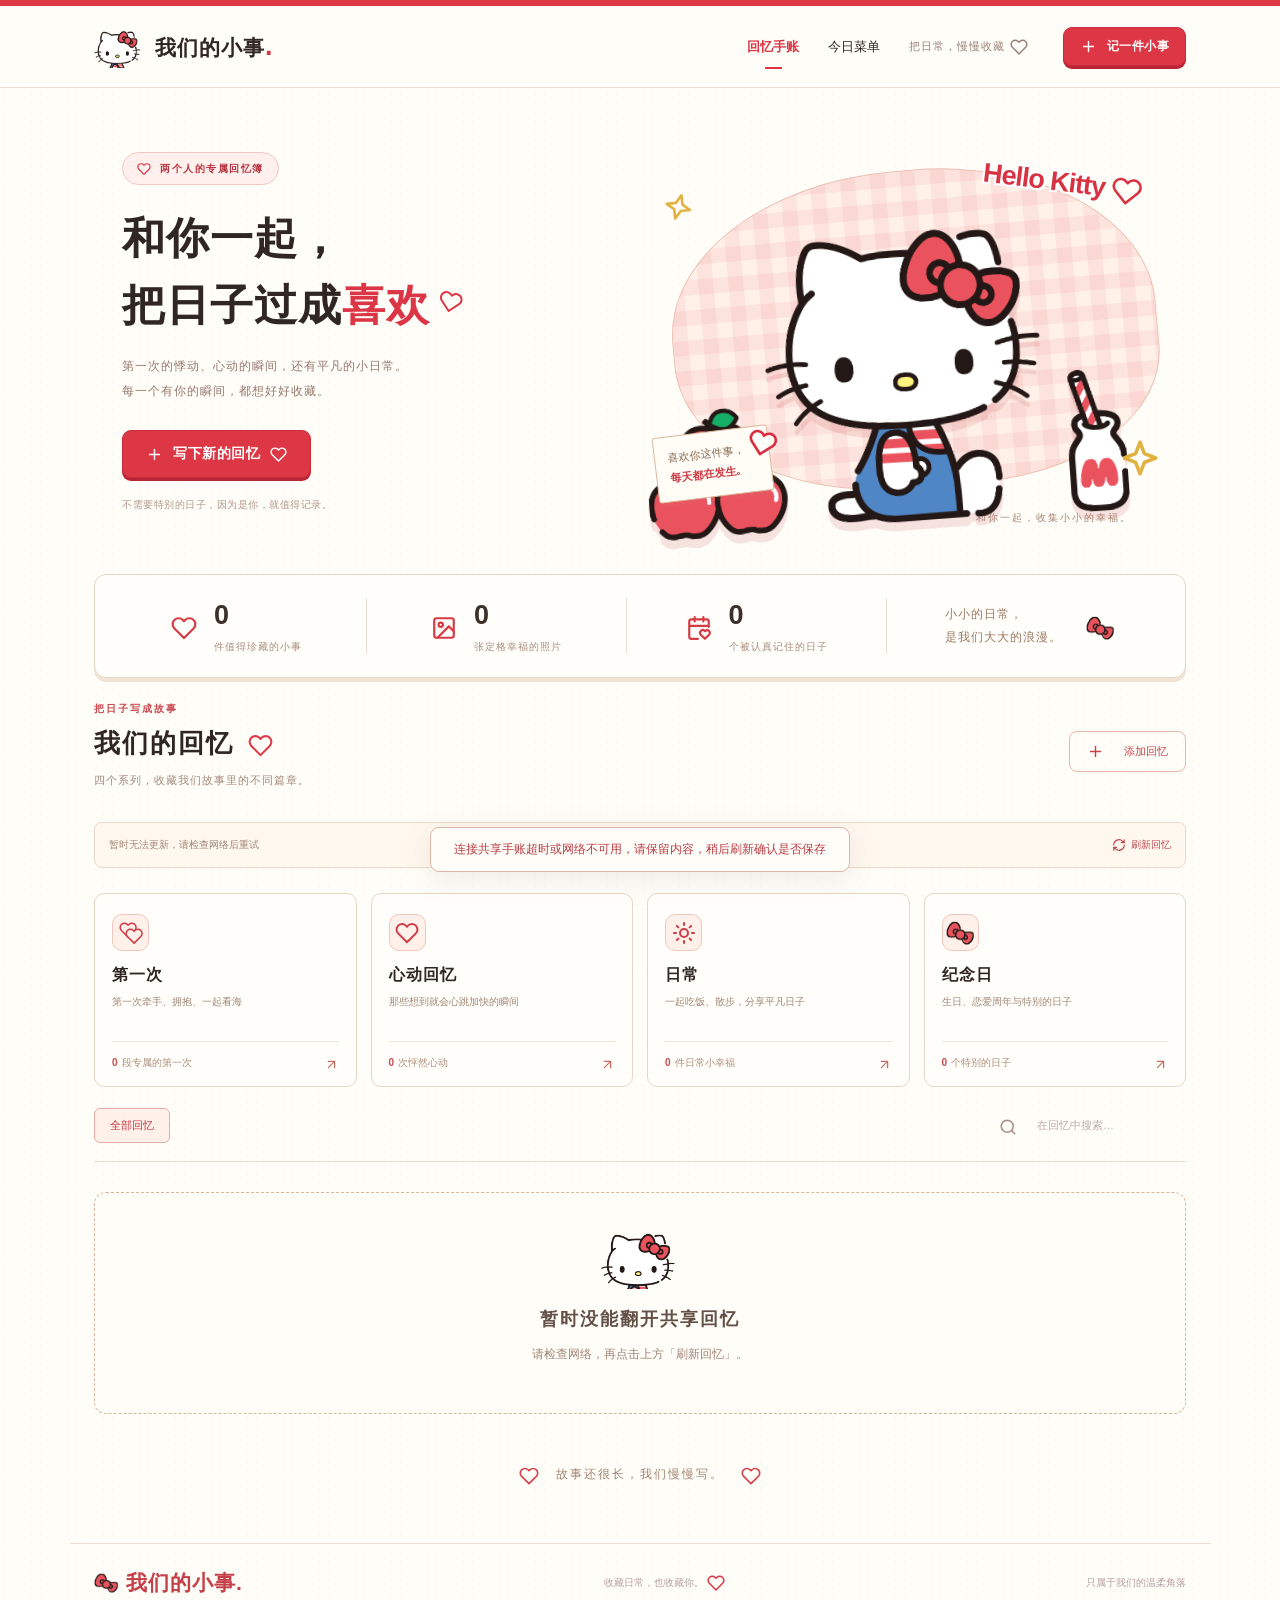
==== index.html @ 2ffe3741 "为菜单分类添加统一线条图标" ====
<!doctype html>
<html lang="zh-CN">
<head><meta charset="UTF-8"><meta name="viewport" content="width=device-width,initial-scale=1"><meta name="theme-color" content="#fffdf8"><title>我们的小事 · 恋爱手账</title><link rel="stylesheet" href="style.css?v=menu-20261028-category-icons"></head>
<body>
<svg class="svg-defs" xmlns="http://www.w3.org/2000/svg"><defs><symbol id="kitty" viewBox="240 0 550 367"><image href="hello-kitty.png" width="1004" height="560"/></symbol><symbol id="icon-heart" viewBox="0 0 24 24"><path d="M20.84 4.61a5.5 5.5 0 0 0-7.78 0L12 5.67l-1.06-1.06a5.5 5.5 0 0 0-7.78 7.78L12 21.23l8.84-8.84a5.5 5.5 0 0 0 0-7.78Z"/></symbol><symbol id="icon-sun" viewBox="0 0 24 24"><circle cx="12" cy="12" r="4"/><path d="M12 2v2m0 16v2M2 12h2m16 0h2M4.93 4.93l1.42 1.42m11.3 11.3 1.42 1.42M4.93 19.07l1.42-1.42m11.3-11.3 1.42-1.42"/></symbol><symbol id="icon-image" viewBox="0 0 24 24"><rect width="18" height="18" x="3" y="3" rx="2"/><circle cx="9" cy="9" r="2"/><path d="m21 15-4.5-4.5L6 21"/></symbol><symbol id="icon-calendar-heart" viewBox="0 0 24 24"><path d="M8 2v4m8-4v4M3 10h18m-10 12H5a2 2 0 0 1-2-2V6a2 2 0 0 1 2-2h14a2 2 0 0 1 2 2v5"/><path d="M21.29 14.7a2.5 2.5 0 0 0-3.54 0l-.25.25-.25-.25a2.5 2.5 0 0 0-3.54 3.54L17.5 22l3.79-3.76a2.5 2.5 0 0 0 0-3.54Z"/></symbol><symbol id="icon-plus" viewBox="0 0 24 24"><path d="M12 5v14M5 12h14"/></symbol><symbol id="icon-search" viewBox="0 0 24 24"><circle cx="11" cy="11" r="8"/><path d="m21 21-4.3-4.3"/></symbol><symbol id="icon-refresh" viewBox="0 0 24 24"><path d="M3 12a9 9 0 0 1 15.36-6.36L21 8M21 3v5h-5M21 12a9 9 0 0 1-15.36 6.36L3 16M3 21v-5h5"/></symbol><symbol id="icon-x" viewBox="0 0 24 24"><path d="m18 6-12 12M6 6l12 12"/></symbol><symbol id="icon-map-pin" viewBox="0 0 24 24"><path d="M20 10c0 5-8 12-8 12S4 15 4 10a8 8 0 1 1 16 0Z"/><circle cx="12" cy="10" r="3"/></symbol><symbol id="icon-arrow-up-right" viewBox="0 0 24 24"><path d="M7 17 17 7M7 7h10v10"/></symbol><symbol id="icon-sparkles" viewBox="0 0 24 24"><path d="m12 3 2.5 6.5L21 12l-6.5 2.5L12 21l-2.5-6.5L3 12l6.5-2.5L12 3Z"/></symbol><symbol id="icon-hearts" viewBox="0 0 24 24"><g transform="translate(0 0) scale(.76)"><path d="M20.84 4.61a5.5 5.5 0 0 0-7.78 0L12 5.67l-1.06-1.06a5.5 5.5 0 0 0-7.78 7.78L12 21.23l8.84-8.84a5.5 5.5 0 0 0 0-7.78Z"/></g><g transform="translate(6 6) scale(.76)" class="heart-front"><path d="M20.84 4.61a5.5 5.5 0 0 0-7.78 0L12 5.67l-1.06-1.06a5.5 5.5 0 0 0-7.78 7.78L12 21.23l8.84-8.84a5.5 5.5 0 0 0 0-7.78Z"/></g></symbol><symbol id="icon-utensils" viewBox="0 0 24 24"><path d="M4 3v5a3 3 0 0 0 6 0V3M7 3v18M20 21V3c-4 0-5 5-5 8h5"/></symbol><symbol id="icon-drink" viewBox="0 0 24 24"><path d="M5 7h14l-2 14H7L5 7Zm7 0V3l5-2M6 12h12"/></symbol><symbol id="icon-minus" viewBox="0 0 24 24"><path d="M5 12h14"/></symbol><symbol id="icon-star" viewBox="0 0 24 24"><path d="m12 3 2.78 5.64 6.22.91-4.5 4.38 1.06 6.2L12 17.2l-5.56 2.93 1.06-6.2L3 9.55l6.22-.91L12 3Z"/></symbol></defs></svg>
<header class="topbar"><a href="#" class="brand"><svg><use href="#kitty"/></svg><span>我们的小事<span class="brand-dot">.</span></span></a><nav><a class="nav-active" href="#memories" data-page-link="memories">回忆手账</a><a href="#menu" data-page-link="menu">今日菜单</a><a href="#memories" class="nav-subtitle">把日常，慢慢收藏 <svg class="icon " aria-hidden="true" focusable="false"><use href="#icon-heart"/></svg></a></nav><button class="primary small" id="top-add"><svg class="icon " aria-hidden="true" focusable="false"><use href="#icon-plus"/></svg> 记一件小事</button></header>
<main><div id="memories-page">
<section class="hero"><div class="hero-copy"><div class="eyebrow"><span class="mini-bow"><svg class="icon " aria-hidden="true" focusable="false"><use href="#icon-heart"/></svg></span> 两个人的专属回忆簿</div><h1>和你一起，<br>把日子过成<span class="pink">喜欢</span><span class="title-flower"><svg class="icon " aria-hidden="true" focusable="false"><use href="#icon-heart"/></svg></span></h1><p>第一次的悸动、心动的瞬间，还有平凡的小日常。<br>每一个有你的瞬间，都想好好收藏。</p><button id="hero-add" class="primary"><svg class="icon " aria-hidden="true" focusable="false"><use href="#icon-plus"/></svg> 写下新的回忆 <span><svg class="icon " aria-hidden="true" focusable="false"><use href="#icon-heart"/></svg></span></button><div class="hero-note">不需要特别的日子，因为是你，就值得记录。</div></div><div class="hero-art" aria-hidden="true"><div class="kitty-checker"></div><span class="kitty-label">Hello Kitty <span><svg class="icon " aria-hidden="true" focusable="false"><use href="#icon-heart"/></svg></span></span><span class="kitty-star star-left"><svg class="icon " aria-hidden="true" focusable="false"><use href="#icon-sparkles"/></svg></span><img class="classic-kitty" src="hello-kitty.png" alt=""><span class="kitty-star star-right"><svg class="icon " aria-hidden="true" focusable="false"><use href="#icon-sparkles"/></svg></span><div class="kitty-note">喜欢你这件事，<br><b>每天都在发生。</b><span><svg class="icon " aria-hidden="true" focusable="false"><use href="#icon-heart"/></svg></span></div><span class="kitty-caption">和你一起，收集小小的幸福。</span></div></section>
<section class="stats" aria-label="手账统计"><div><span class="stat-icon"><svg class="icon " aria-hidden="true" focusable="false"><use href="#icon-heart"/></svg></span><div><strong id="memory-count">0</strong><span>件值得珍藏的小事</span></div></div><div><span class="stat-icon"><svg class="icon " aria-hidden="true" focusable="false"><use href="#icon-image"/></svg></span><div><strong id="photo-count">0</strong><span>张定格幸福的照片</span></div></div><div><span class="stat-icon"><svg class="icon " aria-hidden="true" focusable="false"><use href="#icon-calendar-heart"/></svg></span><div><strong id="day-count">0</strong><span>个被认真记住的日子</span></div></div><div class="stat-message">小小的日常，<br>是我们大大的浪漫。<span><img class="bow-icon" src="kitty-bow.png" alt="" aria-hidden="true"></span></div></section>
<section id="love-days" class="love-days" aria-label="我们的纪念日" hidden></section>
<section id="memories" class="memory-section"><div class="section-heading"><div><div class="eyebrow">把日子写成故事</div><h2><span id="series-title">我们的回忆</span><span><svg class="icon " aria-hidden="true" focusable="false"><use href="#icon-heart"/></svg></span></h2><p id="series-description">四个系列，收藏我们故事里的不同篇章。</p></div><button id="section-add" class="outline"><svg class="icon " aria-hidden="true" focusable="false"><use href="#icon-plus"/></svg> 添加回忆</button></div><div class="shared-bar"><span id="sync-status" role="status">正在翻开我们的共享回忆…</span><div><button id="sync-refresh" type="button"><svg class="icon " aria-hidden="true" focusable="false"><use href="#icon-refresh"/></svg> 刷新回忆</button></div></div><div id="local-migration" hidden><span id="local-migration-note"></span><button id="publish-local" type="button">发布本机回忆</button></div><div class="filters series-grid" role="group" aria-label="回忆系列">
<button class="series-card" data-filter="第一次" aria-pressed="false"><span class="series-icon"><svg class="icon " aria-hidden="true" focusable="false"><use href="#icon-hearts"/></svg></span><span class="series-name">第一次</span><span class="series-detail">第一次牵手、拥抱、一起看海</span><span class="series-total"><b data-series-count="第一次">0</b> 段专属的第一次 <span><svg class="icon " aria-hidden="true" focusable="false"><use href="#icon-arrow-up-right"/></svg></span></span></button>
<button class="series-card" data-filter="心动回忆" aria-pressed="false"><span class="series-icon"><svg class="icon " aria-hidden="true" focusable="false"><use href="#icon-heart"/></svg></span><span class="series-name">心动回忆</span><span class="series-detail">那些想到就会心跳加快的瞬间</span><span class="series-total"><b data-series-count="心动回忆">0</b> 次怦然心动 <span><svg class="icon " aria-hidden="true" focusable="false"><use href="#icon-arrow-up-right"/></svg></span></span></button>
<button class="series-card" data-filter="日常" aria-pressed="false"><span class="series-icon"><svg class="icon " aria-hidden="true" focusable="false"><use href="#icon-sun"/></svg></span><span class="series-name">日常</span><span class="series-detail">一起吃饭、散步，分享平凡日子</span><span class="series-total"><b data-series-count="日常">0</b> 件日常小幸福 <span><svg class="icon " aria-hidden="true" focusable="false"><use href="#icon-arrow-up-right"/></svg></span></span></button>
<button class="series-card" data-filter="纪念日" aria-pressed="false"><span class="series-icon"><img class="bow-icon" src="kitty-bow.png" alt="" aria-hidden="true"></span><span class="series-name">纪念日</span><span class="series-detail">生日、恋爱周年与特别的日子</span><span class="series-total"><b data-series-count="纪念日">0</b> 个特别的日子 <span><svg class="icon " aria-hidden="true" focusable="false"><use href="#icon-arrow-up-right"/></svg></span></span></button>
</div><div class="filter-bar"><button class="all-series active" data-filter="全部" aria-pressed="true">全部回忆</button><label class="search"><span><svg class="icon " aria-hidden="true" focusable="false"><use href="#icon-search"/></svg></span><input id="search" placeholder="在回忆中搜索…" aria-label="搜索回忆"></label></div><div id="memory-list"></div><div class="bottom-note"><span><svg class="icon " aria-hidden="true" focusable="false"><use href="#icon-heart"/></svg></span> 故事还很长，我们慢慢写。<span><svg class="icon " aria-hidden="true" focusable="false"><use href="#icon-heart"/></svg></span></div></section>
</div>
<section id="menu-page" class="menu-page" aria-labelledby="menu-heading" hidden>
<div class="menu-intro"><div><span class="eyebrow">只接待最喜欢的你</span><h1 id="menu-heading">今天，想吃点<span class="pink">什么？</span></h1><p>你负责点菜，我们一起把这一顿安排好。</p></div><div class="menu-mascot" aria-hidden="true"><svg><use href="#kitty"/></svg><span>我们的小餐厅</span></div></div>
<div class="menu-page-bar" id="menu-page-bar"><div class="menu-tabs" role="group" aria-label="菜单页面"><button type="button" data-menu-view="choose" aria-pressed="true">开始点菜</button><button type="button" data-menu-view="orders" aria-pressed="false">点单记录 <span id="order-pending-count">0</span></button><button type="button" data-menu-view="ranking" aria-pressed="false">心头好榜</button></div><button type="button" id="menu-refresh" class="text-button">刷新菜单</button></div>
<p id="menu-sync" class="menu-sync" role="status"></p>
<div id="menu-choose"><div class="dining-modes" role="group" aria-label="这顿怎么吃"><button type="button" data-dining-mode="home" aria-pressed="true"><svg class="icon" aria-hidden="true"><use href="#icon-utensils"/></svg><span>在家吃<small>从我们的菜谱里选</small></span></button><button type="button" data-dining-mode="outside" aria-pressed="false"><svg class="icon" aria-hidden="true"><use href="#icon-map-pin"/></svg><span>外出吃<small>把想去的餐厅告诉你</small></span></button></div>
<div id="home-dining" class="menu-layout"><div class="dish-area"><div class="menu-section-title"><h2>我们的菜单</h2><div><button type="button" class="text-button" id="dish-manage" aria-pressed="false">管理菜谱</button><button type="button" class="outline small" id="dish-add">添加菜品</button></div></div><div id="dish-categories" class="dish-categories" role="group" aria-label="菜品分类"></div><div id="dish-list" class="dish-list"></div></div>
<aside class="menu-cart" id="menu-cart" aria-labelledby="cart-heading"><div class="cart-heading"><h2 id="cart-heading">这顿想吃</h2><button type="button" class="icon-btn cart-close" id="cart-close" aria-label="收起已选菜单"><svg class="icon" aria-hidden="true"><use href="#icon-x"/></svg></button></div><div id="cart-items"></div><form id="home-order-form"><label>谁来点单<input id="home-who" maxlength="30" required placeholder="你的名字或昵称" autocomplete="nickname"></label><label>口味与小叮嘱<textarea id="home-note" maxlength="500" rows="3" placeholder="比如：少辣，想多加一点醋…"></textarea></label><button type="submit" id="home-submit" class="primary">就吃这些</button></form></aside></div>
<div id="outside-dining" class="outside-dining" hidden><div class="outside-copy"><span class="eyebrow">换个地方，好好吃饭</span><h2>这次，我们出去吃。</h2><p>是惦记很久的小店，<br>还是想和你一起试试的新味道？</p><svg aria-hidden="true"><use href="#kitty"/></svg></div><form id="outside-order-form"><label>谁来点单<input id="outside-who" maxlength="30" required placeholder="你的名字或昵称" autocomplete="nickname"></label><label>想去哪家店<input id="outside-restaurant" maxlength="80" required placeholder="餐厅名字，或想去的地方"></label><label>想吃什么<textarea id="outside-food" maxlength="1800" rows="4" required placeholder="一行写一样，比如：
寿喜锅
草莓气泡水"></textarea></label><label>给对方的小叮嘱<textarea id="outside-note" maxlength="500" rows="2" placeholder="比如：周五下班一起去，记得提前订位。"></textarea></label><p class="menu-form-note">这是我们之间的约饭单，不会向餐厅下单。</p><button type="submit" class="primary" id="outside-submit">这顿想和你一起吃</button></form></div></div>
<div id="menu-ranking" hidden><div class="ranking-heading"><span class="eyebrow">每一颗星，都是偏爱</span><h2>我们的心头好榜</h2><p>按我们的评分排序 · 同分并列</p></div><div id="menu-ranking-list"></div></div>
<div id="menu-orders" hidden><div class="menu-section-title"><h2>我们的点单记录</h2><span>从“想吃”到“吃过啦”</span></div><div class="order-filters" role="group" aria-label="筛选点单"><button type="button" data-order-filter="active" aria-pressed="true">待安排</button><button type="button" data-order-filter="all" aria-pressed="false">全部记录</button></div><div id="order-list"></div></div>
<div class="mobile-cartbar" id="mobile-cartbar" hidden><button type="button" id="cart-open" aria-haspopup="dialog"><svg class="icon" aria-hidden="true"><use href="#icon-utensils"/></svg><span id="cartbar-summary">还没选菜</span></button><button type="button" id="cart-checkout" class="primary">查看点单</button></div>
</section>
</main><footer><a class="brand footer-brand" href="#"><img class="bow-icon" src="kitty-bow.png" alt="" aria-hidden="true"> 我们的小事.</a><span>收藏日常，也收藏你。 <span class="pink"><svg class="icon " aria-hidden="true" focusable="false"><use href="#icon-heart"/></svg></span></span><span>只属于我们的温柔角落</span></footer>
<dialog id="cart-sheet" aria-labelledby="cart-heading"><div id="cart-sheet-slot"></div></dialog><div id="menu-feedback" role="status" aria-live="polite" hidden></div>
<dialog id="dish-editor" aria-labelledby="dish-editor-title"><form id="dish-form"><div class="modal-head"><div><div class="eyebrow">我们的小餐厅</div><h2 id="dish-editor-title">添加一道拿手菜</h2></div><button type="button" class="icon-btn" id="dish-editor-close" aria-label="关闭菜品编辑"><svg class="icon" aria-hidden="true"><use href="#icon-x"/></svg></button></div><label>菜品名字<input id="dish-name" required maxlength="60" placeholder="比如：番茄炒蛋"></label><label>放在哪一页<select id="dish-category"></select></label><label>这道菜的小介绍<textarea id="dish-description" maxlength="500" rows="3" placeholder="可以写口味、做法，或者为什么想做给对方吃。"></textarea></label><label>菜品照片 <span class="optional">（选填）</span><input type="file" id="dish-photo-input" accept="image/jpeg,image/png,image/webp"></label><div class="dish-photo-preview" id="dish-photo-preview" hidden><img id="dish-photo-preview-image" alt="菜品照片预览"><button type="button" class="text-button" id="dish-photo-remove">移除照片</button></div><p id="dish-form-status" class="menu-form-note" role="status"></p><div class="modal-actions"><button type="button" class="outline" id="dish-editor-cancel">先不写了</button><button type="submit" class="primary" id="dish-save">收进菜单</button></div></form></dialog>
<dialog id="memory-detail" aria-labelledby="detail-title"><div id="detail-content"></div></dialog>
<dialog id="editor" aria-labelledby="editor-title"><form id="memory-form"><div class="modal-head"><div><div class="eyebrow">收藏一个心动瞬间</div><h2 id="editor-title">记一件小事 <span class="pink"><svg class="icon " aria-hidden="true" focusable="false"><use href="#icon-heart"/></svg></span></h2></div><button type="button" class="icon-btn" id="editor-close" aria-label="关闭"><svg class="icon " aria-hidden="true" focusable="false"><use href="#icon-x"/></svg></button></div><label>给这段回忆起个名字 <input id="event-title" required maxlength="80" placeholder="比如：第一次一起看海"></label><div class="form-row"><label>发生的日子<input id="event-date" type="date" required></label><label>收进哪个系列<select id="event-category"><option value="第一次">第一次</option><option value="心动回忆">心动回忆</option><option value="日常" selected>日常</option><option value="纪念日">纪念日</option></select></label></div><label>那天的故事<textarea id="event-body" rows="4" maxlength="10000" placeholder="记下当时的心情，还有那些不想忘记的小细节…"></textarea></label><label>在哪里 <span class="optional">（选填）</span><input id="event-place" maxlength="100" placeholder="某个城市，或你们的小小秘密基地"></label><label>把照片也收藏进来 <span class="optional">（最多 12 张）</span><span class="upload-area"><span><svg class="icon " aria-hidden="true" focusable="false"><use href="#icon-plus"/></svg></span> 点击选择照片，留住这一刻<input id="event-photos" type="file" accept="image/jpeg,image/png,image/webp,image/gif" multiple></span></label><div id="photo-preview" class="photo-preview"></div><p class="storage-note">保存后公开到我们的共享手账，两边打开网站就能看见。</p><p id="save-status" class="storage-note" role="status" hidden></p><div class="modal-actions"><button type="button" class="outline" id="editor-cancel">先不写了</button><button type="submit" class="primary" id="save-button">收藏这段回忆 <svg class="icon " aria-hidden="true" focusable="false"><use href="#icon-heart"/></svg></button></div></form></dialog>
<dialog id="viewer" aria-labelledby="viewer-title">
<div class="viewer-toolbar"><h2 id="viewer-title">回忆相册</h2><button class="icon-btn" id="viewer-close" aria-label="关闭相册"><svg class="icon" aria-hidden="true"><use href="#icon-x"/></svg></button></div>
<div class="viewer-controls"><span id="viewer-count" role="status"></span><div class="viewer-modes" role="group" aria-label="照片阅读方式"><button type="button" data-photo-mode="fit" aria-pressed="true">整图</button><button type="button" data-photo-mode="read" aria-pressed="false">长图阅读</button><button type="button" data-photo-mode="zoom" aria-pressed="false">放大</button></div></div>
<div id="viewer-stage" class="viewer-stage" tabindex="0" aria-label="照片区域，可滚动阅读"><img id="viewer-image" alt=""><p id="viewer-error" role="status" hidden>照片暂时无法加载，请切换照片后重试。</p></div>
<div class="viewer-bottom"><button type="button" id="viewer-prev" class="outline">上一张</button><span id="viewer-hint">左右滑动切换照片</span><button type="button" id="viewer-next" class="outline">下一张</button></div>
</dialog><div id="toast" role="status"></div><script type="module" src="app.js?v=menu-20261028-category-icons"></script>
<script type="module" src="menu.js?v=menu-20261028-category-icons"></script>
</body></html>
---- style.css ----
:root{--bg:#fffdf8;--ink:#302623;--muted:#9b837c;--pink:#dc3545;--line:#ecded4;--soft:#fff0ec;--serif:'PingFang SC','Microsoft YaHei',sans-serif}*{box-sizing:border-box}html{scroll-behavior:smooth}body{margin:0;background:var(--bg);color:var(--ink);font:14px -apple-system,BlinkMacSystemFont,'PingFang SC','Microsoft YaHei',sans-serif}button,input,textarea,select{font:inherit}button,a,input,textarea,select{-webkit-tap-highlight-color:transparent}button,a{touch-action:manipulation}button{cursor:pointer}a{color:inherit;text-decoration:none}button{transition:background .2s,transform .2s}button:hover{transform:translateY(-1px)}button:focus-visible,a:focus-visible{outline:3px solid #dca0af;outline-offset:4px}.svg-defs{position:absolute;width:0;height:0;overflow:hidden}.topbar{height:92px;max-width:1220px;margin:auto;padding:0 40px;display:flex;align-items:center;gap:48px;border-bottom:1px solid var(--line)}.brand{display:flex;align-items:center;font-family:var(--serif);font-size:22px;font-weight:700;letter-spacing:2px}.brand svg{width:46px;height:44px;margin-right:11px}.brand-dot{color:var(--pink)}nav{display:flex;gap:34px;margin-left:auto;align-items:center;font-size:13px}nav a{padding:35px 0}.nav-active{color:var(--pink);position:relative}.nav-active:after{position:absolute;content:'';bottom:22px;width:17px;height:2px;background:var(--pink);left:calc(50% - 8px)}.nav-link{border:0;background:none;color:var(--muted);padding:0}.nav-link span{margin-left:6px}.primary,.outline{border-radius:8px;padding:14px 23px;border:1px solid transparent;font-weight:500;display:inline-flex;align-items:center;justify-content:center;gap:20px}.primary{background:var(--pink);color:white;box-shadow:0 4px 10px #d97b8e12}.primary:hover{background:#c86c80}.small{padding:11px 16px;font-size:12px}.outline{background:transparent;border-color:#e8cdd3;color:#b77485}.outline:hover{background:#fbedef}main{max-width:1140px;margin:0 auto;padding:0 24px}.hero{display:grid;grid-template-columns:1.1fr 1fr;min-height:500px;padding:64px 38px 46px;align-items:center}.eyebrow{color:#b48b94;font-size:10px;letter-spacing:2.6px;font-weight:500}.hero .eyebrow{font-size:12px;letter-spacing:2px}.mini-bow{font-size:23px;vertical-align:middle;margin-right:10px;color:var(--pink)}h1{font-family:var(--serif);font-size:49px;line-height:1.5;letter-spacing:4px;font-weight:600;margin:20px 0 17px}.pink{color:var(--pink)}.title-flower{display:inline-block;vertical-align:top;font-family:serif;font-size:34px;color:#e1a2ad;margin-left:8px}.hero p{font-size:13px;color:#9c858b;line-height:2;margin:0 0 26px;letter-spacing:1px}.hero-note{font-size:10px;color:#b59da3;margin-top:20px;letter-spacing:.8px}.stats{border:1px solid var(--line);border-radius:12px;background:#fffdfc;display:grid;grid-template-columns:repeat(3,1fr) 1.1fr;padding:26px 12px;margin:8px 0 69px}.stats>div{display:flex;gap:17px;align-items:center;justify-content:center;border-right:1px solid var(--line)}.stat-icon{font-size:29px;color:#d495a4;font-weight:300}.stats strong{display:block;font-family:var(--serif);font-size:26px;font-weight:500;line-height:1.3}.stats div div>span{font-size:10px;color:#b099a0;display:block;margin-top:7px;letter-spacing:1px}.stats .stat-message{border:0;font-family:var(--serif);font-size:12px;line-height:1.9;letter-spacing:1px;color:#ab8b94}.stat-message>span{font-size:32px;color:#d693a3;margin-left:7px}.section-heading{display:flex;align-items:center;justify-content:space-between}h2{font-family:var(--serif);font-size:27px;font-weight:600;letter-spacing:2px;margin:10px 0}.section-heading h2 span{color:#dc9bab;font-family:serif;font-weight:400;margin-left:14px}.section-heading p{font-size:11px;letter-spacing:1px;color:var(--muted);margin:12px 0}.section-heading .outline{font-size:11px;padding:11px 17px}.filter-bar{margin:27px 0 30px;padding-bottom:18px;border-bottom:1px solid var(--line);display:flex;justify-content:space-between;gap:16px}.filters{display:flex;gap:9px;flex-wrap:wrap}.filters button{border:0;border-radius:6px;background:none;color:#a18991;padding:9px 15px;font-size:11px;white-space:nowrap}.filters .active{background:#f6e4e8;color:#be7084}.search{display:flex;align-items:center;gap:9px;max-width:190px;color:#b8a0a6}.search span{font-size:23px}.search input{border:0;outline:none;background:none;width:100%;font-size:11px;color:var(--ink)}input::placeholder,textarea::placeholder{color:#bda9af}.empty{border:1px dashed #e5cfd5;border-radius:12px;text-align:center;padding:50px 20px 44px;background:linear-gradient(130deg,#fffdfc,#fff6f7)}.empty svg{width:83px;height:76px;opacity:.85}.empty h3{font-family:var(--serif);font-size:19px;letter-spacing:2px;font-weight:500;margin:15px 0 10px}.empty p{color:#ac939b;font-size:12px;line-height:1.9}.empty button{margin-top:14px;font-size:12px}.month-title{font-family:var(--serif);font-size:17px;display:flex;align-items:center;gap:13px;margin:30px 0 20px}.month-title span{font-family:system-ui;font-size:10px;letter-spacing:1px;color:#bba5ab}.cards{display:grid;grid-template-columns:repeat(3,minmax(0,1fr));gap:22px}.memory-card{background:#fffdfc;border:1px solid var(--line);border-radius:10px;overflow:hidden;transition:transform .2s,box-shadow .2s}.memory-card:hover{transform:translateY(-3px);box-shadow:0 9px 22px #9e758a10}.card-picture{position:relative;height:210px;background:#f5e9e9;display:flex;align-items:center;justify-content:center;overflow:hidden}.card-picture img{width:100%;height:100%;object-fit:cover;cursor:zoom-in}.no-photo{background:repeating-linear-gradient(0deg,transparent,transparent 23px,#dca4b415 23px,#dca4b415 24px),#f9eef0}.no-photo svg{width:88px;height:80px;opacity:.7;transform:rotate(-7deg)}.photo-badge{position:absolute;bottom:10px;right:10px;border-radius:4px;background:#fffdfce8;padding:4px 8px;color:#967d85;font-size:10px}.card-content{padding:19px 20px 14px}.card-meta{display:flex;justify-content:space-between;font-size:10px;color:#b49aa2;gap:6px;align-items:center}.category{background:#f9e9ed;color:#bd7a8d;border-radius:4px;padding:4px 7px;font-size:10px}.memory-card h3{font-family:var(--serif);font-size:18px;line-height:1.7;font-weight:600;overflow-wrap:anywhere;margin:12px 0 8px}.card-body{font-size:12px;color:#9f8790;line-height:1.9;white-space:pre-wrap;overflow-wrap:anywhere;margin:0;display:-webkit-box;-webkit-line-clamp:4;-webkit-box-orient:vertical;overflow:hidden}.card-bottom{border-top:1px solid #f4e9ec;margin-top:16px;padding-top:11px;display:flex;align-items:center;justify-content:space-between;gap:5px}.place{font-size:10px;color:#b298a1;overflow:hidden;text-overflow:ellipsis;white-space:nowrap;max-width:65%}.card-actions{display:flex;gap:10px}.card-actions button{background:none;border:0;padding:3px 0;font-size:10px;color:#b28b98}.card-actions button:hover{color:#c45b77}.bottom-note{display:flex;align-items:center;justify-content:center;gap:17px;font-family:var(--serif);color:#bb9fa8;font-size:12px;letter-spacing:2px;padding:49px 0 57px}.bottom-note span{font-family:serif;color:#dba6b4;font-size:19px}footer{max-width:1140px;margin:0 auto;padding:25px 24px 30px;display:flex;justify-content:space-between;align-items:center;border-top:1px solid var(--line);font-size:10px;color:#b69ea5}.footer-brand{font-size:14px;letter-spacing:1px;color:#a7808d}dialog{border:1px solid var(--line);border-radius:17px;padding:30px;width:min(580px,calc(100% - 28px));max-height:90dvh;overflow:auto;color:var(--ink);background:#fffafa;box-shadow:0 20px 100px #67475320}dialog::backdrop{background:#4b303b60;backdrop-filter:blur(5px)}.modal-head{display:flex;align-items:flex-start;justify-content:space-between;margin-bottom:20px}.modal-head h2{font-size:24px}.icon-btn{background:none;border:0;font-size:28px;color:#af8d99;padding:0 5px}.modal-head .eyebrow{font-size:9px}form>label,.form-row>label{display:flex;flex-direction:column;gap:9px;font-size:12px;margin-bottom:18px}input,textarea,select{border:1px solid #e7d7dc;border-radius:7px;background:#fffdfd;padding:11px;color:var(--ink);min-width:0;width:100%;outline-color:#da9caf}textarea{resize:vertical;line-height:1.8}.form-row{display:grid;grid-template-columns:1fr 1fr;gap:15px}.optional{color:#bca1ab;font-size:10px}.upload-area{position:relative;display:flex;align-items:center;justify-content:center;gap:10px;border:1px dashed #dfb7c4;background:#fff4f6;padding:22px 10px;border-radius:7px;color:#b88a9b;font-size:11px;cursor:pointer}.upload-area>span{font-size:23px}.upload-area input{position:absolute;inset:0;opacity:0;cursor:pointer}.photo-preview{display:flex;gap:9px;flex-wrap:wrap;margin-top:-7px}.preview-item{position:relative;width:74px;height:74px}.preview-item img{width:100%;height:100%;object-fit:cover;border-radius:6px}.preview-item button{position:absolute;right:-5px;top:-5px;border:1px solid #edc7d1;color:#af6f83;border-radius:50%;background:#fff;width:22px;height:22px;padding:0}.storage-note{font-size:10px;color:#b394a0;line-height:1.8}.modal-actions{display:flex;gap:10px;justify-content:flex-end;margin-top:22px}.modal-actions button{font-size:12px}#viewer{padding:0;background:transparent;border:0;box-shadow:none;width:auto;max-width:94vw;overflow:visible}#viewer-image{display:block;max-width:90vw;max-height:82dvh;border-radius:7px}#viewer-close{position:absolute;right:0;top:-35px;color:white}#toast{position:fixed;bottom:28px;left:50%;transform:translate(-50%,20px);padding:13px 23px;border:1px solid #e9cfd7;border-radius:9px;background:#fffcfc;box-shadow:0 6px 30px #83647820;color:#ac6d81;opacity:0;transition:opacity .2s,transform .2s;pointer-events:none;z-index:10;font-size:12px;width:max-content;max-width:90vw}#toast.show{opacity:1;transform:translate(-50%,0)}@media(min-width:1450px){.hero{padding-top:80px;padding-bottom:65px}}@media(max-width:850px){.topbar{padding:0 24px;gap:25px}.hero{padding:45px 15px;gap:0}.hero-art{margin-left:0;transform:scale(.85);transform-origin:center}h1{font-size:39px;letter-spacing:2px}.stats{margin-bottom:45px}.stats>div{gap:10px}.stat-icon{font-size:22px}.stats .stat-message{font-size:10px}.stat-message>span{font-size:23px}.cards{grid-template-columns:repeat(2,minmax(0,1fr))}.filter-bar{flex-direction:column}.search{max-width:100%;border:1px solid var(--line);padding:3px 10px;border-radius:6px}.search input{padding:8px}.hero-note{font-size:9px}}@media(max-width:580px){.topbar{height:74px;padding:0 18px;gap:12px}.brand{font-size:17px;letter-spacing:1px}.brand svg{width:34px;margin-right:6px}nav{gap:0}nav>a{display:none}.nav-link{font-size:10px}.topbar .small{display:none}main{padding:0 20px}.hero{padding:35px 6px 26px;grid-template-columns:1fr;min-height:auto}.hero-copy{text-align:center}.hero .eyebrow{font-size:10px}.mini-bow{font-size:20px}h1{font-size:37px;line-height:1.55;margin:15px 0}.hero p{font-size:12px;margin-bottom:20px}.hero-note{margin-top:14px}.hero-art{width:335px;max-width:100%;margin:15px auto -21px;height:340px;transform:scale(.83);transform-origin:center 30%}.paper{left:30px}.paper-back{left:46px}.spark-one{left:0}.art-heart{right:5px}.art-sticker{right:-5px}.art-caption{left:80px}.stats{grid-template-columns:repeat(3,1fr);padding:20px 5px;margin:0 0 40px}.stats>div{gap:7px}.stats>div:nth-child(3){border:0}.stats .stat-message{display:none}.stats strong{font-size:22px}.stats div div>span{font-size:8px;letter-spacing:0}.stat-icon{font-size:21px}.section-heading h2{font-size:24px}.section-heading .eyebrow{font-size:9px}.section-heading p{font-size:10px;letter-spacing:0}.section-heading .outline{padding:10px;font-size:10px}.filters{gap:3px}.filters button{padding:8px 9px;font-size:10px}.filter-bar{margin-top:20px;margin-bottom:22px}.cards{grid-template-columns:1fr;gap:20px}.card-picture{height:250px}.card-content{padding:20px}.bottom-note{font-size:10px;letter-spacing:1px;padding:35px 0}footer{margin:0 20px;padding:20px 0;gap:15px;flex-wrap:wrap}footer>span:last-child{display:none}dialog{padding:22px}.form-row{gap:10px}.modal-actions button{padding:12px 14px}.empty{padding:35px 15px}.empty h3{font-size:17px}}@media(prefers-reduced-motion:reduce){*{scroll-behavior:auto!important;transition:none!important}}

.nav-subtitle{color:#b49aa2;font-size:11px;letter-spacing:1px}.nav-subtitle:after{display:none}@media(max-width:580px){nav .nav-subtitle{display:block;padding:0;font-size:9px;letter-spacing:0}}

/* 经典红白配色与官方角色主视觉。 */
body{background-color:var(--bg);background-image:radial-gradient(#d9bcb633 .7px,transparent .7px);background-size:9px 9px}
.topbar{max-width:none;padding:0 max(32px,calc((100vw - 1092px)/2));background:#fffdf8;border-top:6px solid #dd3745;border-bottom:1px solid #e9dcd3;height:88px;gap:35px}
.brand{font-weight:800;letter-spacing:1px;font-size:21px}.brand svg{width:49px;height:42px;margin-right:12px}.brand-dot{font-size:27px}nav{gap:29px}.nav-active{font-weight:600}.nav-subtitle{color:#99827b}
.primary{background:#dd3745;border:1.5px solid #c82d3a;border-radius:9px;box-shadow:0 3px 0 #b92534;padding:14px 23px;font-weight:600;letter-spacing:.5px}.primary:hover{background:#c82d3a;box-shadow:0 2px 0 #a5202b}.small{padding:10px 16px;font-size:12px}
.hero{min-height:476px;padding:50px 28px 38px;grid-template-columns:1fr 1fr;gap:15px}.hero .eyebrow{display:inline-flex;align-items:center;gap:9px;background:#fff0ed;border:1px solid #f2c7bf;border-radius:30px;padding:8px 14px;font-size:10px;font-weight:600;letter-spacing:1.5px;color:#b83340}.mini-bow{font-size:13px;margin:0;color:#d93644}h1{font-size:43px;font-weight:800;line-height:1.55;letter-spacing:1px;margin:20px 0 15px}.title-flower{font-size:23px;margin:10px 0 0 9px;transform:rotate(12deg);color:#de3544}.hero p{color:#96796f;font-size:12px;line-height:2.1}.hero-note{color:#af968b;letter-spacing:.5px}
.hero-art{position:relative;isolation:isolate;width:100%;height:370px;margin:0}.kitty-checker{position:absolute;inset:23px 2px 30px 24px;background-color:#fff0e8;background-image:linear-gradient(90deg,#e64b5a14 50%,transparent 50%),linear-gradient(#e64b5a14 50%,transparent 50%);background-size:30px 30px;border:1px solid #edc1b4;border-radius:48% 48% 38% 45%;transform:rotate(-5deg)}.classic-kitty{position:absolute;z-index:2;width:105%;height:auto;left:-2%;top:82px;transform:rotate(-4deg);filter:drop-shadow(0 9px 0 #b92a3220)}.kitty-label{position:absolute;right:15px;top:15px;z-index:3;font-family:'Arial Rounded MT Bold',Arial,sans-serif;font-weight:900;font-size:27px;letter-spacing:-1px;color:#d73343;transform:rotate(7deg);text-shadow:2px 2px white,-2px -2px white,2px -2px white,-2px 2px white}.kitty-label span{font-family:serif;font-size:33px}.kitty-note{position:absolute;left:7px;bottom:20px;background:#fffdf6;border:1px solid #dbb99e;border-radius:3px;padding:12px 24px 12px 13px;color:#876a54;transform:rotate(-7deg);font-size:11px;line-height:1.8;z-index:4;box-shadow:3px 4px 0 #bd8c6f12}.kitty-note b{color:#cd3943;font-weight:600}.kitty-note>span{position:absolute;right:-10px;top:-15px;color:#d82e40;font-size:33px;transform:rotate(20deg);-webkit-text-stroke:3px #fffdf8}.kitty-star{position:absolute;color:#e2b241;z-index:3}.star-left{font-size:32px;left:15px;top:39px;transform:rotate(15deg)}.star-right{font-size:42px;right:-3px;bottom:38px}.kitty-caption{position:absolute;bottom:-8px;right:26px;color:#a48675;font-size:10px;letter-spacing:2px}
.stats{background:#fffefa;border:1px solid #e7d6c6;border-radius:12px;box-shadow:0 4px 0 #f0e4d7;padding:23px 12px;margin:10px 0 56px}.stat-icon{color:#d63b45;font-weight:500}.stats strong{font-weight:800;color:#3c3029;font-size:27px}.stats div div>span{color:#a78b7e}.stats .stat-message{color:#9b7863}.stat-message>span{font-size:25px}.eyebrow{color:#c94850;letter-spacing:2px;font-weight:600}.section-heading h2{font-weight:800;font-size:26px}.section-heading h2 span{color:#dd3949}.section-heading p{color:#a18a7e}.outline{border-color:#e8b8ad;color:#c8414d;border-radius:8px}.outline:hover{background:#fff0e9}.filters .active{background:#dd3745;color:#fff}.filters button{color:#a18279}.filter-bar{border-color:#eadbce}.search{color:#a78c81}.empty{background:#fffdf8;border:1px dashed #dbb49e;padding:36px 20px}.empty svg{width:78px;height:60px;opacity:1}.empty h3{font-weight:700;color:#635047;font-size:18px}.empty p{color:#a18677}.empty button{margin-top:8px}.month-title{font-weight:700}.category{background:#ffede6;color:#c3454c}.card-content{background:#fffefa}.memory-card{border-color:#e6d3c5}.no-photo{background-color:#fff1e8;background-image:linear-gradient(90deg,#e64b5a10 50%,transparent 50%),linear-gradient(#e64b5a10 50%,transparent 50%);background-size:25px 25px}.no-photo svg{opacity:1;width:107px;height:78px;transform:rotate(-8deg)}.card-meta{color:#b18e7b}.memory-card h3{font-weight:700}.card-body{color:#93796b}.card-actions button{color:#be6a62}.bottom-note{color:#a08473}.bottom-note span{color:#d3444d}.footer-brand{color:#c43f48}dialog{background:#fffdf8;border-color:#e8d5c6}.modal-head h2{font-weight:700}.upload-area{background:#fff3ec;border-color:#dfb1a3;color:#b57064}.icon-btn{color:#bd6c62}input,textarea,select{border-color:#e6d5c6;background:#fffefa;outline-color:#dc6e70}.storage-note{color:#a88d7c}#toast{background:#fffdf8;color:#b83b45;border-color:#e2b6a6}
@media(min-width:1450px){.hero{padding-top:58px;padding-bottom:44px}}@media(max-width:850px){.topbar{padding:0 24px;gap:25px}.hero{padding:40px 12px 34px;min-height:465px}.hero-art{transform:none;height:345px}h1{font-size:35px}.classic-kitty{top:88px;width:110%;left:-5%}.kitty-label{font-size:23px;right:4px;top:35px}.kitty-note{bottom:30px;font-size:10px}.kitty-checker{inset:50px 0 35px 5px}.kitty-caption{font-size:9px;letter-spacing:1px;right:10px}.star-left{left:-5px;top:59px}.star-right{right:-9px;bottom:50px}.stats{margin-bottom:45px}.stats .stat-message{font-size:10px}}
@media(max-width:580px){.topbar{padding:0 18px;height:76px;gap:12px}.brand{font-size:17px}.brand svg{width:40px;height:32px;margin-right:8px}.brand-dot{font-size:22px}.hero{grid-template-columns:1fr;min-height:auto;padding:30px 0 27px;gap:0}.hero .eyebrow{font-size:9px;padding:7px 13px}.hero-copy{text-align:center}h1{font-size:33px;letter-spacing:0;margin:17px 0 12px}.title-flower{font-size:18px;margin-top:8px}.hero p{font-size:11px;margin-bottom:21px}.hero-note{font-size:9px}.hero-art{width:100%;max-width:350px;height:285px;transform:none;margin:18px auto 0}.kitty-checker{inset:30px 10px 23px 14px}.classic-kitty{width:104%;left:-2%;top:61px}.kitty-label{font-size:22px;right:15px;top:12px}.kitty-note{font-size:9px;bottom:14px;left:5px;padding:8px 20px 8px 10px}.kitty-note>span{font-size:25px;right:-8px;top:-10px}.star-left{top:30px;left:2px;font-size:23px}.star-right{bottom:20px;right:0;font-size:29px}.kitty-caption{bottom:-8px;right:11px;font-size:8px}.stats{margin:7px 0 36px;padding:18px 4px}.stats strong{font-size:22px}.stats div div>span{font-size:8px}.section-heading h2{font-size:23px}.section-heading p{font-size:9px}.filters button{padding:8px 9px}.empty{padding:30px 13px}.empty h3{font-size:16px}.empty p{font-size:11px}.bottom-note{font-size:10px}nav .nav-subtitle{font-size:8px}}

/* 四个回忆系列共用相同的查看与记录入口。 */
.section-heading h2 #series-title{font:inherit;color:inherit;margin:0}.series-grid{display:grid;grid-template-columns:repeat(4,minmax(0,1fr));gap:14px;margin-top:25px}.filters .series-card{display:flex;flex-direction:column;align-items:flex-start;text-align:left;white-space:normal;padding:20px 17px 14px;background:#fffefa;border:1px solid #e7d6c6;border-radius:10px;color:var(--ink);min-width:0;transition:border-color .2s,background .2s,transform .2s}.series-icon{display:flex;align-items:center;justify-content:center;width:37px;height:37px;border:1px solid #f0c6be;border-radius:10px;background:#fff0e9;color:#ce3c48;font-size:25px;line-height:1;font-weight:600}.series-card:first-child .series-icon{font-size:17px;font-family:Georgia,serif}.series-card:nth-child(3) .series-icon{background:#fff5d9;border-color:#edddb1;color:#b78a23}.series-card:nth-child(4) .series-icon{font-size:21px}.series-name{display:block;font-size:16px;font-weight:700;margin-top:14px;letter-spacing:1px}.series-detail{display:block;font-size:10px;color:#a08676;line-height:1.8;margin-top:7px;min-height:36px}.series-total{display:flex;align-items:center;gap:4px;width:100%;font-size:10px;color:#ad8e7c;margin-top:12px;padding-top:12px;border-top:1px solid #f0e2d7}.series-total b{font-weight:600;color:#c84b4f}.series-total>span{margin-left:auto;color:#c86b66;font-size:15px}.filters .series-card:hover{border-color:#d8887e}.filters .series-card.active{border-color:#d8434b;background:#fff0e9;box-shadow:0 0 0 1px #d8434b}.series-card.active .series-name{color:#cb3543}.filter-bar{align-items:center;margin-top:21px}.all-series{border:1px solid #ead9cc;background:#fffefa;border-radius:6px;padding:9px 15px;color:#9d796a;font-size:11px;white-space:nowrap}.all-series.active{color:#c83a45;border-color:#e7aca5;background:#fff0e9}.filter-bar .search{margin-left:auto}.series-grid~.filter-bar{flex-direction:row}.series-card.active .series-icon{background:#dc3745;border-color:#dc3745;color:#fff}@media(max-width:850px){.series-grid{gap:10px}.filters .series-card{padding:17px 12px 12px}.series-detail{font-size:9px;min-height:34px}.series-name{font-size:15px}}@media(max-width:580px){.series-grid{grid-template-columns:repeat(2,minmax(0,1fr));gap:11px;margin-top:21px}.filters .series-card{padding:16px 13px 12px}.series-name{font-size:15px;margin-top:11px}.series-detail{font-size:9px;min-height:32px}.series-total{font-size:9px;margin-top:8px;padding-top:10px}.series-icon{width:33px;height:33px;font-size:23px}.series-grid~.filter-bar{gap:15px}.filter-bar .search{max-width:190px}.section-heading h2 #series-title{margin:0}}

.shared-bar{display:flex;justify-content:space-between;align-items:center;gap:12px;margin-top:22px;padding:12px 14px;border:1px solid #ead9cc;background:#fff8ef;border-radius:8px;font-size:10px;color:#a08676}.shared-bar>div{display:flex;gap:14px;flex-shrink:0}.shared-bar button,#publish-local{border:0;background:none;color:#bf4650;font-size:10px;padding:3px 0}.shared-bar button:disabled{opacity:.5;cursor:wait}#local-migration{border:1px solid #edd2b4;background:#fff6e8;padding:12px 14px;border-radius:7px;margin-top:10px;color:#997e67;font-size:11px}#local-migration[hidden]{display:none}#publish-local{margin-left:14px;text-decoration:underline}.connection-intro,.connection-steps{font-size:12px;color:#967b6e;line-height:1.9}.connection-steps{padding-left:20px}.connection-steps li{margin:9px 0}.connection-steps a{color:#c43c48;text-decoration:underline}.token-label{display:flex;flex-direction:column;gap:9px;margin-top:22px;font-size:12px}#connection-error{font-size:11px;line-height:1.8;color:#c73947}.card-actions button:disabled{opacity:.5;cursor:wait}@media(max-width:580px){.shared-bar{align-items:flex-start;flex-direction:column;gap:9px;font-size:9px}.shared-bar>div{gap:22px}.shared-bar button{font-size:10px}.connection-steps{font-size:11px}}


/* 图标统一使用圆角轮廓，蝴蝶结沿用经典角色素材。 */
.icon{display:inline-block;width:18px;height:18px;flex-shrink:0;vertical-align:middle;fill:none;stroke:currentColor;stroke-width:2;stroke-linecap:round;stroke-linejoin:round;overflow:visible}
.heart-front{fill:var(--icon-paper,var(--bg))}
.bow-icon{display:inline-block;width:27px;height:24px;object-fit:contain;vertical-align:middle;flex-shrink:0}
.series-icon .icon{width:24px;height:24px}.series-icon .bow-icon{width:29px;height:25px}
.series-icon{--icon-paper:#fff0e9}.series-card:nth-child(3) .series-icon{background:#fff0e9;border-color:#f0c6be;color:#ce3c48}
.series-card.active .series-icon{--icon-paper:#dc3745}.series-card.active:nth-child(3) .series-icon{background:#dc3745;border-color:#dc3745;color:#fff}
.series-total .icon{width:15px;height:15px}.search .icon{width:18px;height:18px}.stat-icon .icon{width:26px;height:26px}
.primary .icon,.outline .icon{width:17px;height:17px}.primary{gap:10px}.primary>span{display:inline-flex;align-items:center}
.primary .heart-front{fill:#dd3745}.primary:hover .heart-front{fill:#c82d3a}
.mini-bow .icon{width:14px;height:14px}.title-flower .icon{width:24px;height:24px}.kitty-label .icon{width:31px;height:31px}.kitty-star .icon{width:1em;height:1em}.kitty-note>span .icon{width:29px;height:29px;stroke-width:2.2;fill:#fffdf8}
.section-heading h2 span:has(>.icon){display:inline-flex;vertical-align:middle}.section-heading h2 .icon{width:25px;height:25px}
.stat-message .bow-icon{width:29px;height:25px}.footer-brand{gap:7px}.footer-brand .bow-icon{width:25px;height:22px}.bottom-note .icon{width:20px;height:20px}
.shared-bar button{display:inline-flex;align-items:center;gap:5px}.shared-bar .icon{width:14px;height:14px}
.category{display:inline-flex;align-items:center;gap:4px}.category .icon,.category .bow-icon{width:13px;height:13px}
.place .icon{width:12px;height:12px}.month-title>.icon{color:#d3444d;width:20px;height:20px}
.icon-btn{display:inline-flex;align-items:center;justify-content:center;width:28px;height:28px}.icon-btn .icon{width:22px;height:22px}
.preview-item button{display:flex;align-items:center;justify-content:center}.preview-item button .icon{width:13px;height:13px}
.upload-area>span{display:inline-flex;align-items:center}.upload-area .icon{width:23px;height:23px}.modal-head h2 .icon{width:23px;height:23px}
@media(max-width:580px){.stat-icon .icon{width:21px;height:21px}.series-icon .icon{width:22px;height:22px}.series-icon .bow-icon{width:26px;height:23px}.title-flower .icon{width:19px;height:19px}.kitty-note>span .icon{width:24px;height:24px}}

/* 先重温故事，再编辑；相册与长图共用一个阅读窗口。 */
.stats{margin-bottom:24px}.love-days{display:flex;align-items:center;justify-content:space-between;gap:28px;padding:26px 30px;margin:0 0 48px;border:1px solid #e9c6bd;border-radius:12px;background:linear-gradient(110deg,#fff0e9,#fffdf8);position:relative}.love-days[hidden]{display:none}.love-days h2{font-size:23px;letter-spacing:1px;margin:12px 0 8px}.love-days h2 strong{font-size:36px;color:var(--pink);padding:0 5px}.love-days p{font-size:12px;color:#947468;line-height:1.8;margin:0}.love-days .eyebrow{display:flex;align-items:center;gap:8px}.anniversary-count{text-align:right}.anniversary-count>.bow-icon{width:39px;height:32px;margin-bottom:8px}.anniversary-count p strong{color:var(--pink);font-size:22px}.text-button{border:0;background:none;padding:10px 0;color:#be3d49;font-size:12px}.text-button .icon{width:14px;height:14px}
button.card-picture{width:100%;padding:0;border:0;border-radius:0;color:var(--pink)}button.card-picture:hover{transform:none}.card-picture .long-preview{object-position:center top}.card-title{font:inherit;color:inherit;background:none;border:0;padding:0;text-align:left;overflow-wrap:anywhere}.card-title:hover{color:var(--pink);transform:none}.memory-card{cursor:pointer}.card-actions .icon{width:13px;height:13px}
#memory-detail{width:min(760px,calc(100% - 28px));padding:30px;overscroll-behavior:contain}#memory-detail .modal-head{gap:18px;border-bottom:1px solid var(--line);padding-bottom:18px}#detail-title{font-size:26px;letter-spacing:1px;line-height:1.5;overflow-wrap:anywhere;margin:12px 0}.detail-meta{font-size:12px;color:#9b7f70;line-height:1.8;margin:0;overflow-wrap:anywhere}.detail-story{font-size:15px;line-height:2;color:#6f584e;white-space:pre-wrap;overflow-wrap:anywhere;margin:24px 0 28px}.detail-album-heading{display:flex;align-items:center;justify-content:space-between;gap:12px;margin-bottom:13px}.detail-album-heading h3{font-size:15px;margin:0}.detail-album-heading span{font-size:11px;color:#a18577}.detail-photos{display:grid;grid-template-columns:repeat(2,minmax(0,1fr));gap:12px}.detail-photos button{position:relative;background:#f6ede7;border:1px solid var(--line);border-radius:8px;overflow:hidden;padding:0;aspect-ratio:4/3}.detail-photos button:only-child{grid-column:1/-1;aspect-ratio:auto;max-height:400px}.detail-photos img{width:100%;height:100%;object-fit:contain;display:block}.detail-photos button:only-child img{max-height:400px}.detail-photos button>span{position:absolute;right:8px;bottom:8px;background:#fffdf8ed;color:#95786b;border-radius:5px;font-size:11px;padding:4px 7px}.detail-footer{display:flex;align-items:center;justify-content:space-between;gap:12px;margin-top:24px;padding-top:18px;border-top:1px solid var(--line);font-size:11px;color:#a18577}.memory-more{position:relative}.memory-more summary{cursor:pointer;padding:10px 4px;color:#ae655e}.memory-more>div{display:flex;flex-direction:column;gap:4px;position:absolute;bottom:100%;right:0;min-width:130px;background:var(--bg);border:1px solid var(--line);border-radius:8px;padding:6px;box-shadow:0 5px 20px #6f584e15}.memory-more button{background:none;border:0;text-align:left;color:#9b6158;padding:12px;font-size:12px;border-radius:5px}.memory-more button:hover{background:#fff0e9}.memory-more button:disabled{opacity:.5;cursor:wait}
#viewer{width:min(1000px,calc(100% - 24px));max-width:1000px;height:min(880px,94dvh);max-height:94dvh;padding:0;border:1px solid #ead9cc;border-radius:12px;background:var(--bg);overflow:hidden;color:var(--ink);box-shadow:0 20px 100px #49352c55}#viewer[open]{display:flex;flex-direction:column}.viewer-toolbar{display:flex;justify-content:space-between;align-items:center;gap:16px;padding:14px 18px 10px;flex-shrink:0}.viewer-toolbar h2{font-size:16px;letter-spacing:0;margin:0;line-height:1.5;overflow:hidden;text-overflow:ellipsis;white-space:nowrap}#viewer-close{position:static;color:#bd6c62;flex-shrink:0;min-width:36px;min-height:36px}.viewer-controls{display:flex;justify-content:space-between;align-items:center;gap:12px;padding:0 18px 12px;color:#9b7f70;font-size:12px;flex-shrink:0}.viewer-modes{display:flex;gap:3px;border:1px solid var(--line);background:#fff6f0;border-radius:8px;padding:3px}.viewer-modes button{background:none;border:0;border-radius:5px;color:#9b7f70;padding:8px 12px;font-size:12px}.viewer-modes button[aria-pressed=true]{background:#dc3745;color:white}.viewer-stage{position:relative;flex:1;min-height:0;overflow:auto;background:#f1e9e3;overscroll-behavior:contain;touch-action:pan-y pinch-zoom;scrollbar-gutter:stable}.viewer-stage[data-mode=fit]{display:flex;align-items:center;justify-content:center;padding:12px}#viewer-image{display:block;max-width:100%;max-height:100%;width:auto;height:auto;object-fit:contain;border-radius:0;margin:0 auto}#viewer-image[hidden],#viewer-error[hidden]{display:none}.viewer-stage[data-mode=read] #viewer-image{width:100%;max-width:none;max-height:none;height:auto}.viewer-stage[data-mode=zoom]{touch-action:pan-x pan-y pinch-zoom}.viewer-stage[data-mode=zoom] #viewer-image{width:180%;max-width:none;max-height:none;height:auto;margin:0}#viewer-error{text-align:center;padding:24px;color:#a34444;font-size:13px}.viewer-bottom{display:flex;align-items:center;justify-content:space-between;gap:12px;padding:12px 18px;flex-shrink:0}.viewer-bottom .outline{padding:10px 16px;font-size:12px;min-height:42px}.viewer-bottom button:disabled{opacity:.35;cursor:default;transform:none}#viewer-hint{font-size:11px;color:#a18577;text-align:center}
@media(max-width:580px){.love-days{align-items:flex-start;flex-direction:column;gap:18px;padding:23px 20px;margin-bottom:32px}.love-days h2{font-size:20px}.love-days h2 strong{font-size:32px}.anniversary-count{text-align:left;display:grid;grid-template-columns:30px 1fr;column-gap:12px;align-items:center;width:100%;padding-top:15px;border-top:1px solid #ecd4c9}.anniversary-count>.bow-icon{width:29px;height:26px;margin:0;grid-row:1/3}.anniversary-count .text-button{text-align:left;padding:6px 0}.love-days p{font-size:11px}.stats{margin-bottom:18px}#memory-detail{padding:22px;max-height:92dvh}#detail-title{font-size:22px}.detail-story{font-size:14px}.detail-album-heading span{font-size:10px}.detail-photos{gap:8px}.detail-photos button{aspect-ratio:1}.detail-photos button:only-child{aspect-ratio:auto}.viewer-toolbar{padding:10px 12px 6px}.viewer-controls{padding:0 12px 10px}.viewer-modes button{padding:9px 10px}.viewer-bottom{padding:10px;gap:7px}.viewer-bottom .outline{padding:10px;min-width:62px}#viewer-hint{font-size:10px;line-height:1.6}#viewer{height:94dvh;width:calc(100% - 12px);border-radius:10px}.viewer-stage[data-mode=fit]{padding:5px}}

/* 今日菜单与回忆手账使用独立入口，沿用红白餐厅手账风格。 */
#memories-page[hidden],#menu-page[hidden],#menu-choose[hidden],#menu-orders[hidden],#home-dining[hidden],#outside-dining[hidden],#dish-photo-preview[hidden],#top-add[hidden]{display:none}.topbar nav a{white-space:nowrap}.menu-page{padding:36px 0 56px}.menu-intro{display:flex;align-items:center;justify-content:space-between;padding:20px 28px 30px;gap:24px}.menu-intro h1{font-size:37px;letter-spacing:1px;margin:13px 0}.menu-intro p{color:#9b7b6d;font-size:13px;line-height:1.9}.menu-mascot{display:flex;flex-direction:column;align-items:center;gap:10px;padding:12px 40px;border:1px solid #efd3c5;border-radius:44% 44% 15px 15px;background:repeating-linear-gradient(90deg,#fff5ed,#fff5ed 15px,#fce8e3 15px,#fce8e3 30px);transform:rotate(3deg)}.menu-mascot>svg{width:115px;height:83px}.menu-mascot>span{font-size:11px;letter-spacing:2px;color:#b34949;background:#fffdf8;padding:7px 12px;border-radius:5px}.menu-page-bar{display:flex;align-items:center;justify-content:space-between;border-bottom:1px solid var(--line);gap:12px}.menu-tabs{display:flex;gap:24px}.menu-tabs button{padding:15px 0;border:0;border-bottom:2px solid transparent;background:none;color:#9b7b6d;font-size:14px}.menu-tabs button[aria-pressed=true]{color:#c53c47;border-color:#c53c47;font-weight:700}.menu-tabs button span{font-size:10px;background:#fbe6df;padding:2px 6px;border-radius:20px;margin-left:3px}.menu-sync{font-size:11px;color:#a08375;line-height:1.8;min-height:20px;margin:14px 0 22px}.dining-modes{display:flex;gap:14px;margin:0 0 28px}.dining-modes>button{display:flex;align-items:center;gap:13px;text-align:left;background:#fffefa;border:1px solid var(--line);border-radius:10px;padding:16px 24px;min-width:200px;color:#947569}.dining-modes>button>.icon{width:25px;height:25px}.dining-modes>button span{font-weight:700;font-size:15px}.dining-modes small{display:block;font-size:10px;font-weight:400;margin-top:6px;color:#a88b7b}.dining-modes>button[aria-pressed=true]{background:#fff0e9;border-color:#d8434b;color:#ca3b46;box-shadow:0 0 0 1px #d8434b}.menu-layout{display:grid;grid-template-columns:minmax(0,1fr) 290px;gap:27px;align-items:start}.menu-section-title{display:flex;justify-content:space-between;align-items:center;gap:12px;margin-bottom:18px}.menu-section-title h2{font-size:22px;letter-spacing:1px;margin:0}.menu-section-title>div{display:flex;align-items:center;gap:13px}.menu-section-title>span{font-size:11px;color:#a88b7b}.menu-section-title .small{font-size:11px;padding:10px 12px}.dish-categories{display:flex;flex-wrap:wrap;gap:7px;margin-bottom:20px}.dish-categories button,.order-filters button{border:1px solid transparent;background:none;color:#a08070;border-radius:6px;font-size:11px;padding:9px 12px}.dish-categories button[aria-pressed=true],.order-filters button[aria-pressed=true]{border-color:#e9b5ab;background:#fff0e9;color:#c53c47}.dish-list{display:grid;grid-template-columns:repeat(2,minmax(0,1fr));gap:17px}.dish-card{border:1px solid #e7d6c6;background:#fffefa;border-radius:11px;overflow:hidden}.dish-picture{height:175px;position:relative;background:#f8eee6;overflow:hidden;display:flex;align-items:center;justify-content:center}.dish-picture>img{width:100%;height:100%;object-fit:cover}.dish-placeholder{display:flex;align-items:center;justify-content:center;color:#d2766c;background:#fff6ed;border:1px solid #efd9ca;width:78px;height:78px;border-radius:50%;transform:rotate(-8deg)}.dish-placeholder>.icon{width:35px;height:35px;stroke-width:1.5}.dish-category{position:absolute;top:10px;left:10px;color:#ad6b5c;background:#fffdf8e8;border-radius:4px;padding:4px 8px;font-size:10px}.dish-content{padding:17px}.dish-content h3{font-size:17px;margin:0 0 9px;overflow-wrap:anywhere}.dish-content>p{font-size:12px;color:#987a6c;line-height:1.9;min-height:45px;margin:0;white-space:pre-wrap;overflow-wrap:anywhere}.dish-bottom{display:flex;align-items:center;justify-content:space-between;gap:10px;margin-top:14px}.dish-bottom>span{font-size:10px;color:#b39281}.dish-select{display:flex;align-items:center;justify-content:center;border:1px solid #cd3540;border-radius:50%;width:34px;height:34px;background:#dc3745;color:white;flex-shrink:0}.dish-select>.icon{width:17px;height:17px}.dish-manage-actions{display:flex;justify-content:flex-end;gap:18px;border-top:1px solid var(--line);margin-top:13px;padding-top:10px}.dish-manage-actions>button{font-size:11px;border:0;background:none;color:#b65b53;padding:5px}.menu-cart{position:sticky;top:24px;background:#fff6ed;border:1px solid #e7cdbc;border-radius:12px;padding:23px 20px;box-shadow:0 4px 0 #f0e4d7}.cart-heading{padding-bottom:17px;border-bottom:1px dashed #dfc5b3}.cart-heading .eyebrow{font-size:9px;letter-spacing:1px}.cart-heading h2{font-size:23px;letter-spacing:2px;margin:10px 0 0}.cart-empty{padding:17px 0;color:#ae8f7a;font-size:12px;line-height:2}.cart-item{display:flex;justify-content:space-between;align-items:center;gap:12px;padding:15px 0;border-bottom:1px solid #ead8c9}.cart-item>span{font-size:12px;line-height:1.7;overflow-wrap:anywhere}.quantity{display:flex;align-items:center;gap:7px;flex-shrink:0}.quantity button{border:1px solid #e5c9b9;border-radius:5px;background:#fffdf8;color:#b85a50;display:flex;align-items:center;justify-content:center;width:27px;height:27px;padding:0}.quantity button:disabled{opacity:.35}.quantity .icon{width:12px;height:12px}.quantity b{font-size:12px;min-width:15px;text-align:center;font-weight:500}.cart-total{font-size:11px;color:#a0715b;text-align:right;margin:13px 0 22px}.menu-cart form>label,.outside-dining form>label{font-size:12px;color:#806451}.menu-cart input,.menu-cart textarea{background:#fffdf8;font-size:12px;padding:11px}.menu-cart form>.primary{width:100%;font-size:13px;margin-top:7px}.menu-form-note{font-size:11px;color:#ad8b76;line-height:1.9}.menu-page button:disabled,#dish-editor button:disabled{opacity:.5;cursor:wait}.outside-dining{display:grid;grid-template-columns:1fr 1fr;gap:48px;padding:35px 40px;background:#fff6ed;border:1px solid #e9d3c1;border-radius:12px}.outside-copy h2{font-size:28px;line-height:1.7;letter-spacing:1px;margin:17px 0}.outside-copy>p{font-size:13px;color:#9e7f6d;line-height:2.2}.outside-copy>svg{width:190px;height:150px;margin-top:25px;transform:rotate(-6deg)}.outside-dining form{padding-top:3px}.outside-dining form>.primary{width:100%;font-size:13px}.outside-dining input,.outside-dining textarea{font-size:13px}.order-filters{display:flex;gap:10px;margin:14px 0 20px}#order-list{display:grid;grid-template-columns:repeat(2,minmax(0,1fr));gap:20px}.order-card{background:#fffefa;border:1px solid #e7d6c6;border-radius:11px;padding:24px}.order-card-top{display:flex;justify-content:space-between;align-items:flex-start;gap:14px}.order-card h3{font-size:18px;line-height:1.7;margin:9px 0 6px;overflow-wrap:anywhere}.order-card time{font-size:10px;color:#ad8b76}.order-status{font-size:10px;border-radius:5px;padding:6px 8px;background:#fff1df;color:#b37b38;flex-shrink:0}.status-accepted{background:#ffede5;color:#c35245}.status-completed{background:#eaf0e4;color:#68835d}.status-cancelled{background:#f1ece6;color:#a09285}.order-items{padding:14px 0 0;list-style:none;margin:14px 0;border-top:1px dashed #e4cdbc}.order-items li{display:flex;justify-content:space-between;gap:15px;font-size:13px;line-height:1.8;margin:8px 0;color:#806451}.order-items li span{overflow-wrap:anywhere}.order-items b{font-size:12px;flex-shrink:0;font-weight:500;color:#ba6755}.order-note{padding:12px 14px;background:#fff4eb;border-radius:7px;color:#9a7968;font-size:12px;line-height:1.9;white-space:pre-wrap;overflow-wrap:anywhere}.order-actions{display:flex;gap:12px;align-items:center;flex-wrap:wrap;margin-top:20px}.order-actions>span{font-size:11px;color:#a88b7b}.order-actions .small{font-size:11px}.order-actions .text-button{font-size:11px}.menu-empty{grid-column:1/-1;text-align:center;border:1px dashed #e0bda6;border-radius:11px;background:#fffbf5;padding:40px 20px;color:#9b7b6d}.menu-empty>.icon{color:#cc7369;width:32px;height:32px}.menu-empty h3{font-size:17px;color:#735949;line-height:1.8;margin:16px 0 9px}.menu-empty p{font-size:12px;line-height:2}.menu-empty .outline{font-size:12px;margin-top:10px}.dish-photo-preview{display:flex;gap:17px;align-items:center}.dish-photo-preview img{width:100px;height:80px;object-fit:cover;border-radius:7px}#dish-form label input,#dish-form label textarea,#dish-form label select{font-size:13px}
@media(max-width:850px){.menu-layout{grid-template-columns:minmax(0,1fr) 255px;gap:17px}.dish-list{gap:12px}.dish-content{padding:13px}.dish-picture{height:145px}.dish-categories{gap:3px}.dish-categories button{padding:8px}.outside-dining{padding:28px;gap:25px}.menu-intro h1{font-size:31px}.menu-mascot{padding:12px 23px}.menu-section-title h2{font-size:20px}.menu-section-title>div{gap:8px}.menu-section-title .text-button{font-size:11px}}
@media(max-width:580px){.topbar nav{gap:14px}.topbar nav [data-page-link]{display:block;font-size:11px;padding:26px 0}.topbar nav .nav-subtitle{display:none}.topbar nav .nav-active:after{bottom:15px}.topbar{gap:10px;padding:0 16px}.brand{font-size:16px}.brand svg{width:33px;margin-right:6px}.menu-page{padding:20px 0 35px}.menu-intro{padding:15px 0 22px;gap:12px}.menu-intro .eyebrow{font-size:9px;letter-spacing:1px}.menu-intro h1{font-size:26px;letter-spacing:0;line-height:1.6;margin:12px 0}.menu-intro p{font-size:10px;line-height:1.9;max-width:210px}.menu-mascot{padding:9px 11px;gap:5px;flex-shrink:0}.menu-mascot>svg{width:64px;height:56px}.menu-mascot>span{font-size:8px;letter-spacing:0;padding:5px}.menu-tabs{gap:20px}.menu-tabs button{font-size:13px}.menu-page-bar>.text-button{font-size:11px}.menu-sync{font-size:10px;margin-bottom:18px}.dining-modes{gap:11px;margin-bottom:25px}.dining-modes>button{flex:1;min-width:0;padding:14px 12px;gap:9px}.dining-modes>button span{font-size:14px}.dining-modes small{font-size:9px}.dining-modes>button>.icon{width:20px;height:20px}.menu-layout{grid-template-columns:1fr;gap:25px}.menu-section-title h2{font-size:20px}.menu-cart{position:static;padding:22px}.dish-list{gap:11px}.dish-picture{height:145px}.dish-content{padding:13px}.dish-content h3{font-size:15px}.dish-content>p{font-size:11px;min-height:42px}.dish-bottom>span{font-size:9px}.dish-select{width:31px;height:31px}.dish-placeholder{width:62px;height:62px}.dish-placeholder>.icon{width:29px;height:29px}.dish-categories{gap:5px;flex-wrap:nowrap;overflow:auto;padding-bottom:5px;margin-bottom:15px;scrollbar-width:none}.dish-categories button{white-space:nowrap;flex-shrink:0;padding:9px 11px}.menu-cart form>label{font-size:13px}.menu-cart input,.menu-cart textarea{font-size:14px}.outside-dining{grid-template-columns:1fr;gap:15px;padding:23px 20px}.outside-copy h2{font-size:23px;margin:12px 0}.outside-copy>p{font-size:12px}.outside-copy>svg{display:none}.outside-dining input,.outside-dining textarea{font-size:14px}#order-list{grid-template-columns:1fr;gap:16px}.order-card{padding:20px}.order-card h3{font-size:17px}.order-card .eyebrow{font-size:9px}.order-status{font-size:9px}.menu-section-title>span{font-size:10px}.menu-empty{padding:30px 17px}.menu-empty h3{font-size:16px}}
@media(max-width:370px){.topbar nav{gap:9px}.topbar .brand{font-size:14px}.menu-intro h1{font-size:23px}.dish-picture{height:125px}.dish-bottom>span{max-width:70px;line-height:1.7}}

.menu-sync:empty,#menu-ranking[hidden]{display:none}.dish-rating{display:flex;flex-wrap:wrap;align-items:center;column-gap:8px;row-gap:4px;margin-top:12px;padding-top:10px;border-top:1px dashed #ebd9c8}.dish-rating>span{font-size:9px;color:#ae9080}.dish-rating>div{display:flex;align-items:center;gap:1px}.rating-star{display:flex;align-items:center;justify-content:center;min-width:24px;min-height:28px;padding:3px;border:0;background:none;color:#ddcaba}.rating-star .icon{width:18px;height:18px;stroke-width:1.7}.rating-star.rated{color:#dba24e}.rating-star.rated .icon{fill:#edc46f;stroke:#cd9851}.rating-star:hover{color:#c5893c;transform:scale(1.1)}.dish-rating>b{font-size:9px;font-weight:400;color:#a88a77;margin-left:auto}.ranking-heading{padding:18px 0 24px}.ranking-heading h2{font-size:27px;margin:13px 0}.ranking-heading p{font-size:12px;color:#a38978;line-height:1.8}#menu-ranking-list{display:grid;gap:13px;max-width:850px;margin:auto}.ranking-card{display:flex;align-items:center;gap:22px;padding:17px 22px;background:#fffefa;border:1px solid #e7d6c6;border-radius:11px}.ranking-top{background:linear-gradient(110deg,#fff5e7,#fffefa);border-color:#e8ccb0}.ranking-number{font-size:25px;letter-spacing:1px;color:#c3ac98;font-weight:700;width:34px;flex-shrink:0}.ranking-top .ranking-number{color:#c49056}.ranking-photo{width:95px;height:75px;border-radius:8px;overflow:hidden;background:#f8eee6;display:flex;align-items:center;justify-content:center;flex-shrink:0;color:#bf9677}.ranking-photo img{width:100%;height:100%;object-fit:cover}.ranking-copy{min-width:0}.ranking-copy>span{font-size:10px;color:#ad8f7c}.ranking-copy h3{font-size:18px;margin:8px 0;overflow-wrap:anywhere}.ranking-score{display:flex;align-items:center;gap:6px;margin-left:auto;color:#bd8b4b;flex-shrink:0}.ranking-score .icon{fill:#edc46f;stroke:#cd9851;width:19px;height:19px}.ranking-score strong{font-size:28px}.ranking-score>span{font-size:10px}
@media(max-width:580px){.dish-rating{column-gap:5px;row-gap:1px}.dish-rating>span{width:100%;font-size:9px}.rating-star{min-width:23px;min-height:30px;padding:2px}.rating-star .icon{width:18px;height:18px}.dish-rating>b{font-size:9px}.ranking-heading h2{font-size:23px}.ranking-heading p{font-size:11px}.ranking-card{padding:14px 13px;gap:11px}.ranking-number{font-size:21px;width:27px}.ranking-photo{width:66px;height:64px}.ranking-copy h3{font-size:15px}.ranking-copy>span{font-size:9px}.ranking-score{gap:4px}.ranking-score strong{font-size:23px}.ranking-score .icon{width:16px;height:16px}.menu-tabs{gap:16px}.menu-tabs button{font-size:12px}}

/* 菜单的操作反馈与手机点单抽屉。 */
.cart-heading{display:flex;align-items:center;justify-content:space-between;gap:12px}.cart-heading h2{margin:0}.cart-close,.mobile-cartbar{display:none}#menu-sync{display:none}.dish-select{width:auto;min-height:40px;padding:0 12px;gap:6px;border-radius:20px}.dish-select span{font-size:11px}.dish-bottom{justify-content:flex-end}.dish-bottom .quantity button{width:36px;height:36px}.dish-rating{flex-wrap:nowrap;gap:5px}.dish-rating>b{font-size:17px;font-weight:600;color:#b57c37;margin-left:3px}.rating-star{min-height:40px;min-width:27px;padding:3px}.dish-rating[aria-busy=true]{opacity:.55}.dish-rating[aria-busy=true]>b{font-size:0}.dish-rating[aria-busy=true]>b:after{content:'';display:block;width:13px;height:13px;border:2px solid #e9d2b5;border-top-color:#bd8747;border-radius:50%;animation:menu-saving .8s linear infinite}.dish-content>p:empty{display:none}.dish-picture>img,.ranking-photo img{object-fit:contain}#menu-feedback{position:fixed;z-index:50;bottom:calc(90px + env(safe-area-inset-bottom));left:50%;transform:translateX(-50%);width:max-content;max-width:calc(100vw - 32px);padding:13px 18px;background:#fffaf3;border:1px solid #e4c6b3;border-radius:12px;box-shadow:0 8px 35px #73534225;color:#8d5946;font-size:13px;line-height:1.7;pointer-events:none}@keyframes menu-saving{to{transform:rotate(360deg)}}
@media(max-width:580px){
.menu-page{padding-top:6px}.menu-intro{padding:12px 0 15px}.menu-intro h1{margin:6px 0}.menu-intro p{margin:5px 0}.menu-mascot>svg{width:53px;height:47px}.menu-page-bar{position:sticky;top:0;z-index:5;background:#fffaf4;padding:8px 0;margin-bottom:16px;min-height:54px}.menu-tabs{gap:13px}.menu-tabs button{min-height:40px;font-size:12px;padding:8px 0}.menu-page-bar>.text-button{font-size:10px;white-space:nowrap;padding:8px 0}.dining-modes{margin-bottom:20px}.dining-modes>button{min-height:64px}.menu-section-title{margin-bottom:10px}.menu-section-title .text-button,.menu-section-title .outline{min-height:44px}.dish-categories{position:sticky;top:70px;z-index:4;background:#fffaf4;padding:7px 0;margin-bottom:12px}.dish-categories button{min-height:40px;font-size:12px}.dish-list{grid-template-columns:1fr;gap:12px}.dish-card{display:grid;grid-template-columns:104px minmax(0,1fr);align-items:stretch}.dish-picture{height:100%;min-height:173px;background:#faf0e6}.dish-category{font-size:9px;top:8px;left:6px;padding:3px 5px}.dish-content{padding:12px 10px 10px;min-width:0}.dish-content h3{font-size:17px;margin:0 0 4px}.dish-content>p{font-size:11px;min-height:0;line-height:1.6;display:-webkit-box;-webkit-line-clamp:2;-webkit-box-orient:vertical;overflow:hidden}.dish-rating{padding-top:5px;margin-top:7px;gap:2px}.dish-rating>div{gap:0}.rating-star{width:27px;min-width:27px;min-height:40px;padding:3px}.rating-star .icon{width:20px;height:20px}.dish-rating>b{font-size:18px;margin-left:4px}.dish-bottom{margin-top:4px}.dish-select{min-height:40px;min-width:88px}.dish-bottom .quantity button{width:40px;height:40px}.quantity b{font-size:14px}.dish-manage-actions{margin-top:7px;padding-top:4px}.dish-manage-actions>button{min-height:40px;font-size:12px}#home-dining>.menu-cart{display:none}.menu-page.has-cartbar{padding-bottom:calc(100px + env(safe-area-inset-bottom))}.mobile-cartbar:not([hidden]){display:flex;position:fixed;z-index:9;bottom:0;left:0;right:0;align-items:center;gap:12px;padding:12px 20px calc(12px + env(safe-area-inset-bottom));border-top:1px solid #e7cdbc;background:#fffaf3;box-shadow:0 -4px 25px #7852390a}.mobile-cartbar>button{min-height:46px}.mobile-cartbar>button:first-child{display:flex;align-items:center;gap:9px;flex:1;border:0;background:none;color:#83604b;font-size:13px;text-align:left;padding:0}.mobile-cartbar>button:first-child .icon{width:23px;height:23px}.mobile-cartbar>.primary{font-size:13px;padding:12px 18px}.cart-close{display:flex;align-items:center;justify-content:center;width:44px;height:44px;flex-shrink:0}.cart-close .icon{width:23px;height:23px}#cart-sheet{position:fixed;inset:auto 0 0;margin:0;width:100%;max-width:none;max-height:88dvh;padding:0;border-radius:20px 20px 0 0;border-bottom:0;background:#fff6ed;overscroll-behavior:contain}#cart-sheet .menu-cart{position:static;display:block;border:0;box-shadow:none;padding:12px 20px calc(24px + env(safe-area-inset-bottom));border-radius:0}#cart-sheet .cart-heading{position:sticky;top:0;background:#fff6ed;z-index:1;padding:4px 0 12px}#cart-sheet .cart-heading h2{font-size:23px}#cart-sheet .quantity button{width:40px;height:40px}.cart-sheet-open{overflow:hidden}.menu-cart input,.menu-cart textarea,.outside-dining input,.outside-dining textarea,#dish-form label input,#dish-form label textarea,#dish-form label select{font-size:16px}.menu-cart form>.primary,.outside-dining form>.primary{min-height:48px}.cart-item>span{font-size:14px}.order-actions button{min-height:44px}.ranking-heading{padding-top:5px}.ranking-heading p{display:none}
}
@media(max-width:370px){.dish-card{grid-template-columns:84px minmax(0,1fr)}.dish-content{padding:10px 8px}.rating-star{width:25px;min-width:25px}.rating-star .icon{width:19px;height:19px}.menu-tabs{gap:9px}.menu-tabs button{font-size:11px}.menu-page-bar>.text-button{font-size:9px}.mobile-cartbar{padding-left:16px;padding-right:16px}}

/* 每颗星左右两侧分别对应半星、整星，保持五颗星的简洁外观。 */
.rating-cell{position:relative;display:block;width:27px;height:40px;flex-shrink:0}.rating-outline,.rating-fill{position:absolute;left:0;top:0;height:40px;display:flex;align-items:center;pointer-events:none}.rating-outline{width:100%;color:#ddcaba}.rating-fill{overflow:hidden;color:#cd9851}.rating-cell .icon{width:20px;height:20px;margin-left:3px;flex-shrink:0;stroke-width:1.7}.rating-fill .icon{fill:#edc46f;stroke:#cd9851}.rating-half{position:absolute;top:0;bottom:0;width:50%;min-width:0;padding:0;border:0;background:transparent;border-radius:3px}.rating-half-0{left:0}.rating-half-1{right:0}.rating-half:focus-visible{outline:2px solid #c98d48;outline-offset:1px}.rating-cell:has(.rating-half:focus-visible){background:#f9eedc}.rating-half:disabled{cursor:wait}
@media(max-width:370px){.rating-cell{width:25px}.rating-cell .icon{width:19px;height:19px}}

/* 分类图标沿用菜单的单色线条，随选中态一起变色。 */
.dish-categories button{display:inline-flex;align-items:center;justify-content:center;gap:6px}.dish-categories button>.icon{width:16px;height:16px;flex-shrink:0;stroke-width:1.7}
@media(max-width:580px){.dish-categories{gap:3px}.dish-categories button{gap:4px;padding-left:8px;padding-right:8px}.dish-categories button>.icon{width:15px;height:15px}}
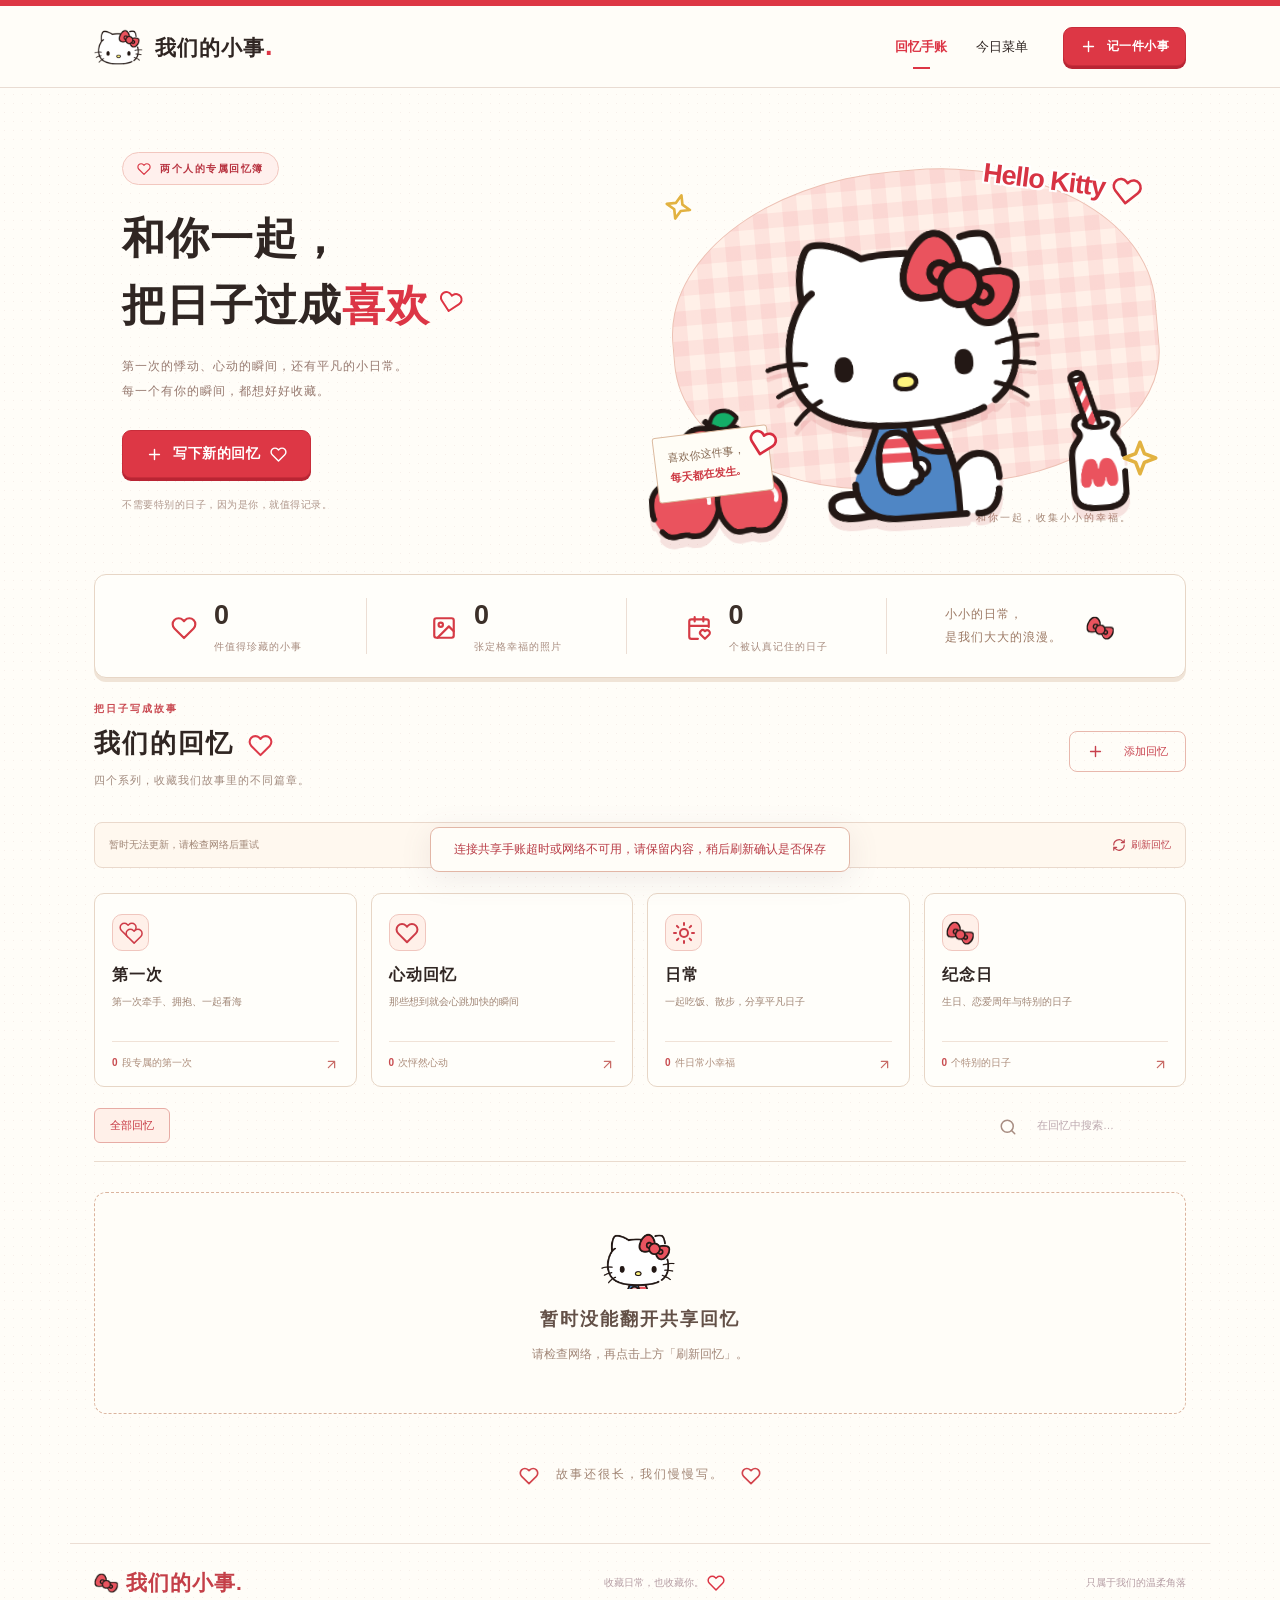
==== commit 142a89b6: "精简导航并更新头像与开场动画 页头使用纯 Kitty 头像，移除导航收藏文案；拉开左侧角色间距、加深美乐蒂配色并放慢开场。保留线上性能优化与菜单功能，仅更新动效引用版本。" ====
--- a/index.html
+++ b/index.html
@@ -1,9 +1,9 @@
 <!doctype html>
 <html lang="zh-CN">
-<head><meta charset="UTF-8"><meta name="viewport" content="width=device-width,initial-scale=1"><meta name="theme-color" content="#fffdf8"><title>我们的小事 · 恋爱手账</title><link rel="stylesheet" href="style.css?v=menu-20261028-category-icons"></head>
+<head><meta charset="UTF-8"><meta name="viewport" content="width=device-width,initial-scale=1"><meta name="theme-color" content="#fffdf8"><title>我们的小事 · 恋爱手账</title><link rel="icon" href="favicon.ico?v=kitty-20261028-1" sizes="any"><link rel="icon" type="image/png" sizes="64x64" href="favicon.png?v=kitty-20261028-1"><link rel="apple-touch-icon" sizes="180x180" href="apple-touch-icon.png?v=kitty-20261028-1"><link rel="stylesheet" href="style.css?v=heart-20261028-2"><link rel="preload" as="image" href="entrance-art/kitty-classic.png?v=polish-20261028-1"><link rel="preload" as="image" href="entrance-art/kitty-melody.png?v=polish-20261028-1"><link rel="preload" as="image" href="entrance-art/kitty-hibiscus.png?v=polish-20261028-1"><link rel="preload" as="image" href="entrance-art/kitty-hula.png?v=polish-20261028-1"><link rel="preload" as="image" href="entrance-art/kitty-teddy.png?v=polish-20261028-1"><link rel="preload" as="image" href="entrance-art/kitty-parasol.png?v=polish-20261028-1"><link rel="preload" as="image" href="entrance-art/kitty-surf.png?v=polish-20261028-1"><link rel="preload" as="image" href="entrance-art/kitty-leap.png?v=polish-20261028-1"><link rel="preload" as="image" href="entrance-art/kitty-flower.png?v=polish-20261028-1"><link rel="preload" as="image" href="entrance-art/kitty-summer.png?v=polish-20261028-1"><link rel="preload" as="image" href="entrance-art/kitty-fan.png?v=polish-20261028-1"><link rel="preload" as="image" href="entrance-art/kitty-friends.png?v=polish-20261028-1"><link rel="preconnect" href="https://our-little-moments-api.netlify.app"><link rel="preconnect" href="https://raw.githubusercontent.com"></head>
 <body>
 <svg class="svg-defs" xmlns="http://www.w3.org/2000/svg"><defs><symbol id="kitty" viewBox="240 0 550 367"><image href="hello-kitty.png" width="1004" height="560"/></symbol><symbol id="icon-heart" viewBox="0 0 24 24"><path d="M20.84 4.61a5.5 5.5 0 0 0-7.78 0L12 5.67l-1.06-1.06a5.5 5.5 0 0 0-7.78 7.78L12 21.23l8.84-8.84a5.5 5.5 0 0 0 0-7.78Z"/></symbol><symbol id="icon-sun" viewBox="0 0 24 24"><circle cx="12" cy="12" r="4"/><path d="M12 2v2m0 16v2M2 12h2m16 0h2M4.93 4.93l1.42 1.42m11.3 11.3 1.42 1.42M4.93 19.07l1.42-1.42m11.3-11.3 1.42-1.42"/></symbol><symbol id="icon-image" viewBox="0 0 24 24"><rect width="18" height="18" x="3" y="3" rx="2"/><circle cx="9" cy="9" r="2"/><path d="m21 15-4.5-4.5L6 21"/></symbol><symbol id="icon-calendar-heart" viewBox="0 0 24 24"><path d="M8 2v4m8-4v4M3 10h18m-10 12H5a2 2 0 0 1-2-2V6a2 2 0 0 1 2-2h14a2 2 0 0 1 2 2v5"/><path d="M21.29 14.7a2.5 2.5 0 0 0-3.54 0l-.25.25-.25-.25a2.5 2.5 0 0 0-3.54 3.54L17.5 22l3.79-3.76a2.5 2.5 0 0 0 0-3.54Z"/></symbol><symbol id="icon-plus" viewBox="0 0 24 24"><path d="M12 5v14M5 12h14"/></symbol><symbol id="icon-search" viewBox="0 0 24 24"><circle cx="11" cy="11" r="8"/><path d="m21 21-4.3-4.3"/></symbol><symbol id="icon-refresh" viewBox="0 0 24 24"><path d="M3 12a9 9 0 0 1 15.36-6.36L21 8M21 3v5h-5M21 12a9 9 0 0 1-15.36 6.36L3 16M3 21v-5h5"/></symbol><symbol id="icon-x" viewBox="0 0 24 24"><path d="m18 6-12 12M6 6l12 12"/></symbol><symbol id="icon-map-pin" viewBox="0 0 24 24"><path d="M20 10c0 5-8 12-8 12S4 15 4 10a8 8 0 1 1 16 0Z"/><circle cx="12" cy="10" r="3"/></symbol><symbol id="icon-arrow-up-right" viewBox="0 0 24 24"><path d="M7 17 17 7M7 7h10v10"/></symbol><symbol id="icon-sparkles" viewBox="0 0 24 24"><path d="m12 3 2.5 6.5L21 12l-6.5 2.5L12 21l-2.5-6.5L3 12l6.5-2.5L12 3Z"/></symbol><symbol id="icon-hearts" viewBox="0 0 24 24"><g transform="translate(0 0) scale(.76)"><path d="M20.84 4.61a5.5 5.5 0 0 0-7.78 0L12 5.67l-1.06-1.06a5.5 5.5 0 0 0-7.78 7.78L12 21.23l8.84-8.84a5.5 5.5 0 0 0 0-7.78Z"/></g><g transform="translate(6 6) scale(.76)" class="heart-front"><path d="M20.84 4.61a5.5 5.5 0 0 0-7.78 0L12 5.67l-1.06-1.06a5.5 5.5 0 0 0-7.78 7.78L12 21.23l8.84-8.84a5.5 5.5 0 0 0 0-7.78Z"/></g></symbol><symbol id="icon-utensils" viewBox="0 0 24 24"><path d="M4 3v5a3 3 0 0 0 6 0V3M7 3v18M20 21V3c-4 0-5 5-5 8h5"/></symbol><symbol id="icon-drink" viewBox="0 0 24 24"><path d="M5 7h14l-2 14H7L5 7Zm7 0V3l5-2M6 12h12"/></symbol><symbol id="icon-minus" viewBox="0 0 24 24"><path d="M5 12h14"/></symbol><symbol id="icon-star" viewBox="0 0 24 24"><path d="m12 3 2.78 5.64 6.22.91-4.5 4.38 1.06 6.2L12 17.2l-5.56 2.93 1.06-6.2L3 9.55l6.22-.91L12 3Z"/></symbol></defs></svg>
-<header class="topbar"><a href="#" class="brand"><svg><use href="#kitty"/></svg><span>我们的小事<span class="brand-dot">.</span></span></a><nav><a class="nav-active" href="#memories" data-page-link="memories">回忆手账</a><a href="#menu" data-page-link="menu">今日菜单</a><a href="#memories" class="nav-subtitle">把日常，慢慢收藏 <svg class="icon " aria-hidden="true" focusable="false"><use href="#icon-heart"/></svg></a></nav><button class="primary small" id="top-add"><svg class="icon " aria-hidden="true" focusable="false"><use href="#icon-plus"/></svg> 记一件小事</button></header>
+<header class="topbar"><a href="#" class="brand"><svg viewBox="0 0 264 187" aria-hidden="true"><image href="kitty-head.png" width="264" height="187"/></svg><span>我们的小事<span class="brand-dot">.</span></span></a><nav><a class="nav-active" href="#memories" data-page-link="memories">回忆手账</a><a href="#menu" data-page-link="menu">今日菜单</a></nav><button class="primary small" id="top-add"><svg class="icon " aria-hidden="true" focusable="false"><use href="#icon-plus"/></svg> 记一件小事</button></header>
 <main><div id="memories-page">
 <section class="hero"><div class="hero-copy"><div class="eyebrow"><span class="mini-bow"><svg class="icon " aria-hidden="true" focusable="false"><use href="#icon-heart"/></svg></span> 两个人的专属回忆簿</div><h1>和你一起，<br>把日子过成<span class="pink">喜欢</span><span class="title-flower"><svg class="icon " aria-hidden="true" focusable="false"><use href="#icon-heart"/></svg></span></h1><p>第一次的悸动、心动的瞬间，还有平凡的小日常。<br>每一个有你的瞬间，都想好好收藏。</p><button id="hero-add" class="primary"><svg class="icon " aria-hidden="true" focusable="false"><use href="#icon-plus"/></svg> 写下新的回忆 <span><svg class="icon " aria-hidden="true" focusable="false"><use href="#icon-heart"/></svg></span></button><div class="hero-note">不需要特别的日子，因为是你，就值得记录。</div></div><div class="hero-art" aria-hidden="true"><div class="kitty-checker"></div><span class="kitty-label">Hello Kitty <span><svg class="icon " aria-hidden="true" focusable="false"><use href="#icon-heart"/></svg></span></span><span class="kitty-star star-left"><svg class="icon " aria-hidden="true" focusable="false"><use href="#icon-sparkles"/></svg></span><img class="classic-kitty" src="hello-kitty.png" alt=""><span class="kitty-star star-right"><svg class="icon " aria-hidden="true" focusable="false"><use href="#icon-sparkles"/></svg></span><div class="kitty-note">喜欢你这件事，<br><b>每天都在发生。</b><span><svg class="icon " aria-hidden="true" focusable="false"><use href="#icon-heart"/></svg></span></div><span class="kitty-caption">和你一起，收集小小的幸福。</span></div></section>
 <section class="stats" aria-label="手账统计"><div><span class="stat-icon"><svg class="icon " aria-hidden="true" focusable="false"><use href="#icon-heart"/></svg></span><div><strong id="memory-count">0</strong><span>件值得珍藏的小事</span></div></div><div><span class="stat-icon"><svg class="icon " aria-hidden="true" focusable="false"><use href="#icon-image"/></svg></span><div><strong id="photo-count">0</strong><span>张定格幸福的照片</span></div></div><div><span class="stat-icon"><svg class="icon " aria-hidden="true" focusable="false"><use href="#icon-calendar-heart"/></svg></span><div><strong id="day-count">0</strong><span>个被认真记住的日子</span></div></div><div class="stat-message">小小的日常，<br>是我们大大的浪漫。<span><img class="bow-icon" src="kitty-bow.png" alt="" aria-hidden="true"></span></div></section>
@@ -39,6 +39,6 @@
 <div class="viewer-controls"><span id="viewer-count" role="status"></span><div class="viewer-modes" role="group" aria-label="照片阅读方式"><button type="button" data-photo-mode="fit" aria-pressed="true">整图</button><button type="button" data-photo-mode="read" aria-pressed="false">长图阅读</button><button type="button" data-photo-mode="zoom" aria-pressed="false">放大</button></div></div>
 <div id="viewer-stage" class="viewer-stage" tabindex="0" aria-label="照片区域，可滚动阅读"><img id="viewer-image" alt=""><p id="viewer-error" role="status" hidden>照片暂时无法加载，请切换照片后重试。</p></div>
 <div class="viewer-bottom"><button type="button" id="viewer-prev" class="outline">上一张</button><span id="viewer-hint">左右滑动切换照片</span><button type="button" id="viewer-next" class="outline">下一张</button></div>
-</dialog><div id="toast" role="status"></div><script type="module" src="app.js?v=menu-20261028-category-icons"></script>
-<script type="module" src="menu.js?v=menu-20261028-category-icons"></script>
+</dialog><div id="toast" role="status"></div><script type="module" src="app.js?v=polish-20261028-1"></script>
+<script type="module" src="menu.js?v=polish-20261028-1"></script>
 </body></html>
--- a/style.css
+++ b/style.css
@@ -70,3 +70,37 @@
 /* 分类图标沿用菜单的单色线条，随选中态一起变色。 */
 .dish-categories button{display:inline-flex;align-items:center;justify-content:center;gap:6px}.dish-categories button>.icon{width:16px;height:16px;flex-shrink:0;stroke-width:1.7}
 @media(max-width:580px){.dish-categories{gap:3px}.dish-categories button{gap:4px;padding-left:8px;padding-right:8px}.dish-categories button>.icon{width:15px;height:15px}}
+
+/* 手机优先的轻动效：仅使用透明度和位移，不循环装饰或拖慢操作。 */
+@media(prefers-reduced-motion:no-preference){
+.dish-categories button,.dining-modes>button,.menu-tabs button,.filters .series-card,.all-series{transition:background-color .2s,color .2s,border-color .2s}
+.dish-select,.quantity button,.rating-half,.primary,.outline{transition:background-color .18s,opacity .18s,transform .15s}
+.dish-select:active,.quantity button:active,.primary:active,.outline:active{transform:scale(.96)}
+.series-card:active .series-icon{transform:scale(.92)}.series-icon{transition:transform .18s}
+dialog[open]{animation:gentle-dialog .24s cubic-bezier(.22,.7,.3,1)}
+dialog[open]::backdrop{animation:gentle-backdrop .2s both}
+#menu-feedback:not([hidden]){animation:gentle-feedback .2s both}
+@media(max-width:580px){#cart-sheet[open]{animation:gentle-sheet .3s cubic-bezier(.22,.7,.3,1)}}
+}
+.motion-heart{position:fixed;display:block;width:18px;height:18px;z-index:60;pointer-events:none;color:#df5866}.motion-heart svg{width:100%;height:100%;fill:currentColor}
+@keyframes gentle-dialog{from{opacity:0;transform:translateY(10px) scale(.985)}to{opacity:1;transform:translateY(0) scale(1)}}
+@keyframes gentle-sheet{from{opacity:.5;transform:translateY(28px)}to{opacity:1;transform:translateY(0)}}
+@keyframes gentle-backdrop{from{opacity:0}to{opacity:1}}
+@keyframes gentle-feedback{from{opacity:0;transform:translate(-50%,6px)}to{opacity:1;transform:translate(-50%,0)}}
+@media(prefers-reduced-motion:reduce){*,*::before,*::after{animation:none!important;transition:none!important;scroll-behavior:auto!important}.motion-heart{display:none}}
+
+#series-title{display:inline-block}
+
+@media(hover:none){.memory-card:hover{transform:none;box-shadow:none}}
+
+/* 彩色 Kitty 聚在中央，再向四面八方散开；只使用位移、旋转和透明度。 */
+.site-entrance{position:fixed;inset:0;z-index:80;overflow:hidden;pointer-events:none}
+.entrance-glow{position:absolute;inset:0;background:radial-gradient(ellipse at center,#ffe9ec 0%,#fff8ee 65%,#fffdf8 100%)}
+.entrance-center{position:absolute;left:50%;top:54%;transform:translate(-50%,-50%);text-align:center;color:#c84665;white-space:nowrap}
+.entrance-center>img{display:block;width:42px;height:36px;object-fit:contain;margin:0 auto 12px}
+.entrance-center>strong{display:block;font-size:clamp(21px,5.6vw,29px);font-weight:800;letter-spacing:2px}
+.entrance-center>strong>span{display:block;font-size:23px;line-height:1.2;margin-top:9px;color:#e78398}
+.entrance-kitties{position:absolute;left:50%;top:50%;width:0;height:0}
+.entrance-kitty{position:absolute;left:0;top:0;display:block;height:auto;max-width:none;object-fit:contain;filter:drop-shadow(0 3px 0 #ffffffb3)}
+@media(max-height:580px){.entrance-kitties{scale:.8}}
+@media(prefers-reduced-motion:reduce){.site-entrance{display:none}}
